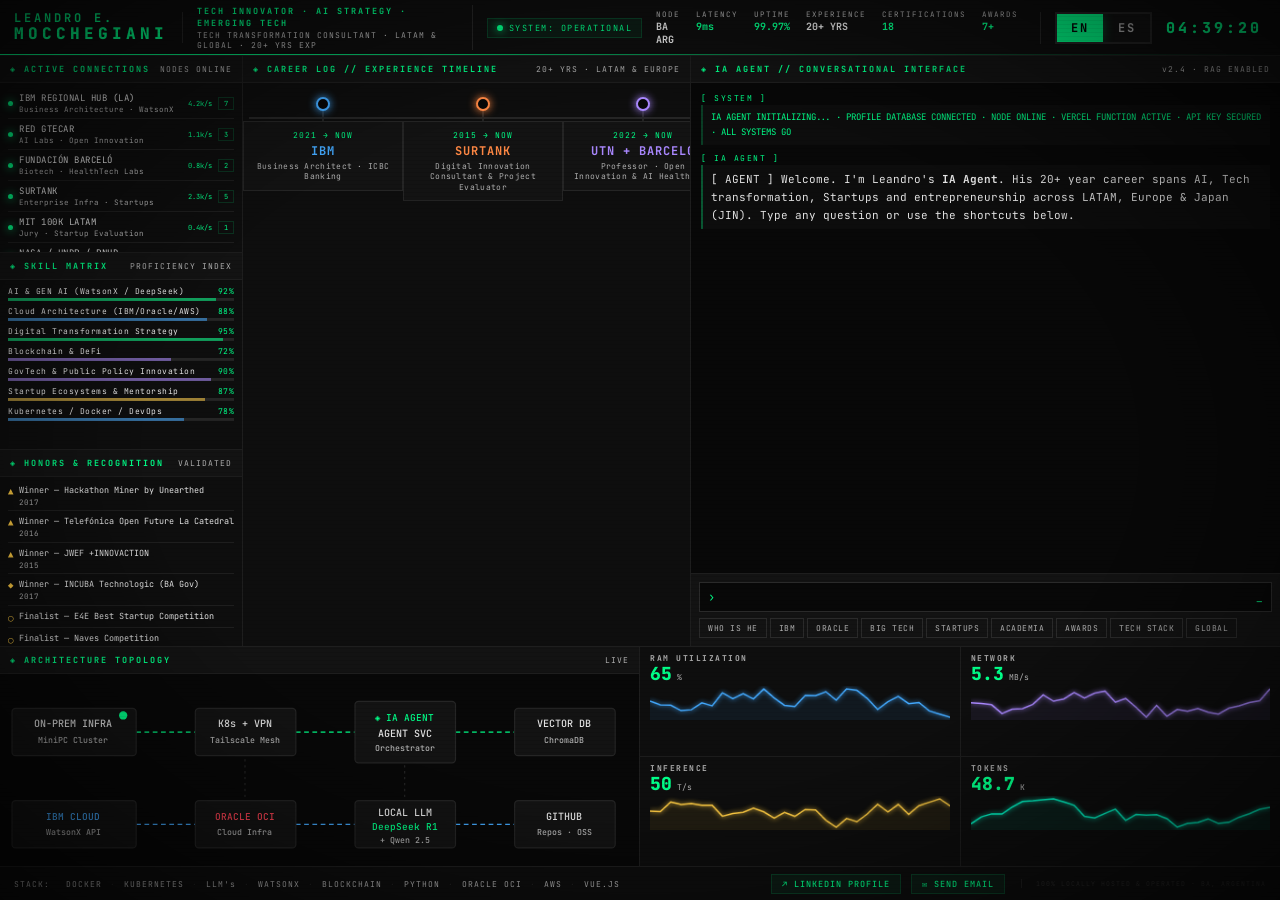
==== public/index.html @ edf4084c "v2.2: Layout polish — system msg single line, blinking cursor, EN/ES highlight, bigger topo/charts -" ====
<!DOCTYPE html>
<html lang="en">
<head>
<meta charset="UTF-8">
<meta name="viewport" content="width=device-width, initial-scale=1.0">
<title>LEANDRO MOCCHEGIANI // INNOVATION HUB</title>
<link href="https://fonts.googleapis.com/css2?family=JetBrains+Mono:wght@300;400;500;700;800&display=swap" rel="stylesheet">
<style>
:root {
  --bg:#080808;--bg2:#0e0e0e;--bg3:#131313;--bg4:#181818;
  --border:#1e1e1e;--border2:#252525;
  --green:#00ff88;--gdim:rgba(0,255,136,0.15);--gglow:rgba(0,255,136,0.06);
  --blue:#44aaff;--bdim:rgba(68,170,255,0.2);
  --purple:#aa88ff;--yellow:#ffcc44;--red:#ff4455;
  --orange:#ff8844;--cyan:#44ddff;
  --white:#e4e4e4;--gray:#b0b0b0;--gray2:#2a2a2a;
  --font:'JetBrains Mono',monospace;
}
*{margin:0;padding:0;box-sizing:border-box;scrollbar-width:thin;scrollbar-color:var(--gray2) transparent;}
*::-webkit-scrollbar{width:4px;height:4px;}
*::-webkit-scrollbar-track{background:transparent;}
*::-webkit-scrollbar-thumb{background:var(--gray2);border-radius:2px;}
*::-webkit-scrollbar-thumb:hover{background:var(--gray);}
html,body{width:100%;height:100%;background:var(--bg);color:var(--white);font-family:var(--font);font-size:12.5px;overflow:hidden;}
body::after{content:'';position:fixed;inset:0;background:repeating-linear-gradient(0deg,transparent,transparent 3px,rgba(0,0,0,0.055) 3px,rgba(0,0,0,0.055) 4px);pointer-events:none;z-index:9000;}
body::before{content:'';position:fixed;inset:0;background:radial-gradient(ellipse at center,transparent 55%,rgba(0,0,0,0.65) 100%);pointer-events:none;z-index:9001;}

.shell{display:grid;grid-template-rows:56px 1fr 34px;height:100vh;width:100vw;}

/* HEADER */
header{background:var(--bg2);border-bottom:1px solid var(--border);display:flex;align-items:center;padding:0 14px;gap:14px;position:relative;overflow:hidden;}
header::after{content:'';position:absolute;bottom:0;left:-100%;right:0;height:1px;background:linear-gradient(90deg,transparent,var(--green),transparent);animation:hline 5s linear infinite;}
@keyframes hline{0%{left:-100%}100%{left:100%}}
.h-logo{font-size:16px;font-weight:800;letter-spacing:4px;color:var(--white);border-right:1px solid var(--border2);padding-right:14px;white-space:nowrap;line-height:1.1;}
.h-logo span{color:var(--green);}
.h-logo .fname{display:block;font-size:12px;letter-spacing:3px;font-weight:700;}
.h-sub{display:flex;flex-direction:column;gap:1px;border-right:1px solid var(--border2);padding-right:14px;}
.h-role{font-size:8.5px;color:var(--green);letter-spacing:2px;font-weight:700;}
.h-spec{font-size:8px;color:var(--gray);letter-spacing:1px;}
.h-badge{display:flex;align-items:center;gap:6px;padding:3px 9px;border:1px solid var(--gdim);background:var(--gglow);font-size:8.5px;letter-spacing:1.5px;color:var(--green);white-space:nowrap;}
.dot{width:6px;height:6px;border-radius:50%;flex-shrink:0;background:var(--green);box-shadow:0 0 8px var(--green);animation:dpulse 1.6s ease-in-out infinite;}
.dot.blue{background:var(--blue);box-shadow:0 0 8px var(--blue);}
@keyframes dpulse{0%,100%{opacity:1;transform:scale(1)}50%{opacity:0.3;transform:scale(0.6)}}
.h-metrics{display:flex;gap:16px;margin-left:auto;}
.hm{display:flex;flex-direction:column;gap:1px;}
.hm-label{font-size:7.5px;letter-spacing:1px;color:var(--gray);}
.hm-val{color:var(--green);font-weight:700;font-size:10px;}
.hm-val.b{color:var(--blue);}
.hm-val.w{color:var(--white);}
.h-right{display:flex;align-items:center;gap:14px;border-left:1px solid var(--border2);padding-left:14px;margin-left:8px;}
.lang-toggle{display:flex;align-items:center;gap:0;padding:0;border:2px solid var(--border2);background:var(--bg3);font-size:12px;letter-spacing:2px;white-space:nowrap;cursor:pointer;user-select:none;overflow:hidden;}
.lang-btn{padding:6px 14px;font-family:var(--font);font-size:12px;font-weight:700;letter-spacing:2px;transition:all .2s;color:var(--gray);}
.lang-btn.active{background:var(--green);color:var(--bg);box-shadow:0 0 12px rgba(0,255,136,0.3);}
.lang-sep{width:1px;height:100%;background:var(--border2);}
.h-clock{font-size:15px;font-weight:800;color:var(--green);letter-spacing:3px;min-width:100px;font-variant-numeric:tabular-nums;}

/* MAIN — 2 rows: top(left+career+chat) bot(topo+charts) */
.main{display:grid;grid-template-rows:1fr auto;overflow:hidden;}
.top-row{display:grid;grid-template-columns:auto 35% 1fr;overflow:hidden;}

/* LEFT: 3 stacked panels */
.left{border-right:1px solid var(--border);display:flex;flex-direction:column;background:var(--bg2);overflow:hidden;min-width:0;width:fit-content;max-width:300px;}
.panel-hdr{padding:7px 10px;border-bottom:1px solid var(--border);background:var(--bg3);display:flex;align-items:center;justify-content:space-between;white-space:nowrap;}
.panel-hdr-title{font-size:8.5px;letter-spacing:2px;color:var(--green);font-weight:700;}
.panel-hdr-tag{font-size:8px;color:var(--gray);letter-spacing:1px;}

.conn-panel{border-bottom:1px solid var(--border);display:flex;flex-direction:column;overflow:hidden;flex:1;}
.conn-list{flex:1;overflow-y:auto;padding:5px 8px;}
.conn-item{display:flex;align-items:center;justify-content:space-between;padding:4px 0;border-bottom:1px solid var(--border);font-size:9px;white-space:nowrap;}
.conn-item:last-child{border:none;}
.conn-left{display:flex;align-items:center;gap:6px;}
.conn-name{color:var(--white);letter-spacing:.5px;}
.conn-meta{font-size:7.5px;color:var(--gray);}
.conn-right{display:flex;align-items:center;gap:6px;}
.conn-rate{font-size:7px;color:var(--green);}
.conn-count{font-size:7px;padding:1px 5px;border:1px solid var(--gdim);color:var(--green);}

.skills-panel{border-bottom:1px solid var(--border);display:flex;flex-direction:column;overflow:hidden;flex:1;}
.skill-list{flex:1;padding:6px 8px;overflow-y:auto;display:flex;flex-direction:column;gap:5px;}
.skill-item{display:flex;flex-direction:column;gap:2px;}
.skill-name{font-size:8px;color:var(--white);letter-spacing:.5px;display:flex;justify-content:space-between;white-space:nowrap;}
.skill-name span{color:var(--green);font-size:8px;}
.skill-bar-bg{height:3px;background:var(--border2);position:relative;overflow:hidden;}
.skill-bar{height:100%;transition:width 1.5s cubic-bezier(.23,1,.32,1);width:0;opacity:0.55;}
.skill-bar.g{background:var(--green);}
.skill-bar.b{background:var(--blue);}
.skill-bar.p{background:var(--purple);}
.skill-bar.y{background:var(--yellow);}

.awards-panel{display:flex;flex-direction:column;overflow:hidden;flex:1;}
.awards-list{flex:1;padding:5px 8px;overflow-y:auto;display:flex;flex-direction:column;gap:2px;}
.award-item{display:flex;align-items:flex-start;gap:6px;padding:3px 0;border-bottom:1px solid var(--border);font-size:8.5px;line-height:1.4;white-space:nowrap;}
.award-item:last-child{border:none;}
.award-sym{color:var(--yellow);font-size:9px;flex-shrink:0;margin-top:1px;}
.award-text{color:var(--white);}
.award-year{font-size:7.5px;color:var(--gray);}

/* CENTER: Career timeline 35% — full height, starts flush left */
.center{border-right:1px solid var(--border);display:flex;flex-direction:column;overflow:hidden;background:var(--bg2);}
.career-body{flex:1;overflow-x:auto;overflow-y:hidden;padding:14px 0 14px 0;display:flex;gap:0;align-items:stretch;}
.career-track{display:flex;align-items:flex-start;gap:0;position:relative;min-height:100%;padding-left:0;}
.career-track::before{content:'';position:absolute;top:20px;left:6px;right:6px;height:2px;background:var(--border2);}
.tl-card{position:relative;display:flex;flex-direction:column;align-items:center;min-width:140px;max-width:160px;cursor:pointer;flex-shrink:0;padding-top:0;}
.tl-card-dot{width:14px;height:14px;border-radius:50%;border:2px solid var(--green);background:var(--bg);box-shadow:0 0 8px var(--green);z-index:2;flex-shrink:0;transition:all .2s;}
.tl-card-dot.b{border-color:var(--blue);box-shadow:0 0 8px var(--blue);}
.tl-card-dot.r{border-color:var(--red);box-shadow:0 0 8px var(--red);}
.tl-card-dot.o{border-color:var(--orange);box-shadow:0 0 8px var(--orange);}
.tl-card-dot.c{border-color:var(--cyan);box-shadow:0 0 8px var(--cyan);}
.tl-card-dot.p{border-color:var(--purple);box-shadow:0 0 8px var(--purple);}
.tl-card-dot.g{border-color:var(--green);box-shadow:0 0 8px var(--green);}
.tl-card-connector{width:2px;height:10px;background:var(--border2);flex-shrink:0;}
.tl-card-box{border:1px solid var(--border2);background:var(--bg3);padding:8px 10px;text-align:center;transition:all .2s;width:100%;}
.tl-card:hover .tl-card-box{border-color:var(--green);box-shadow:0 0 12px var(--gglow);}
.tl-card:hover .tl-card-dot{transform:scale(1.3);}
.tl-card-date{font-size:8px;color:var(--gray);letter-spacing:1px;margin-bottom:3px;}
.tl-card-date .cur{color:var(--green);}
.tl-card-company{font-size:12px;font-weight:700;color:var(--white);letter-spacing:1px;}
.tl-card-company.b{color:var(--blue);}
.tl-card-company.r{color:var(--red);}
.tl-card-company.o{color:var(--orange);}
.tl-card-company.c{color:var(--cyan);}
.tl-card-company.p{color:var(--purple);}
.tl-card-company.g{color:var(--green);}
.tl-card-role{font-size:8px;color:var(--gray);letter-spacing:.3px;margin-top:2px;white-space:normal;line-height:1.3;}
.tl-card-desc{font-size:8px;color:var(--gray);line-height:1.4;margin-top:6px;text-align:left;white-space:normal;display:none;border-top:1px solid var(--border);padding-top:6px;}
.tl-card.open .tl-card-desc{display:block;}
.tl-card.open .tl-card-box{border-color:var(--green);background:var(--bg4);}

/* RIGHT: IA Agent chat — full height alongside career */
.chat-section{display:flex;flex-direction:column;overflow:hidden;}
.chat-log{flex:1;overflow-y:auto;padding:10px;display:flex;flex-direction:column;gap:8px;scrollbar-width:thin;scrollbar-color:var(--gray2) transparent;}
.chat-log::-webkit-scrollbar{width:3px;}
.chat-log::-webkit-scrollbar-thumb{background:var(--gray2);}
.cmsg{display:flex;flex-direction:column;gap:2px;animation:fadeup .3s ease;}
@keyframes fadeup{from{opacity:0;transform:translateY(5px)}to{opacity:1;transform:none}}
.cmsg-from{font-size:8px;letter-spacing:1.5px;color:var(--gray);}
.cmsg-from.agent{color:var(--green);}
.cmsg-from.user{color:var(--blue);}
.cmsg-from.sys{color:var(--green);}
.cmsg-body{font-size:11px;line-height:1.65;padding:5px 8px;background:rgba(255,255,255,0.018);border-left:2px solid var(--gray2);}
.cmsg-body.agent{border-color:rgba(0,255,136,0.3);}
.cmsg-body.user{border-color:rgba(68,170,255,0.3);color:#9ac8ff;}
.cmsg-body.sys{border-color:rgba(0,255,136,0.2);color:var(--green);font-size:9px;}
.typing{display:flex;align-items:center;gap:8px;padding:5px 10px;font-size:8px;color:var(--green);opacity:0;transition:opacity .2s;min-height:22px;}
.typing.show{opacity:1;}
.tdots span{display:inline-block;width:4px;height:4px;background:var(--green);border-radius:50%;margin:0 1.5px;animation:tbounce 1.2s ease-in-out infinite;}
.tdots span:nth-child(2){animation-delay:.2s;}
.tdots span:nth-child(3){animation-delay:.4s;}
@keyframes tbounce{0%,80%,100%{transform:translateY(0)}40%{transform:translateY(-5px)}}
.chat-foot{border-top:1px solid var(--border);padding:8px;background:var(--bg3);}
.input-wrap{display:flex;align-items:center;gap:6px;border:1px solid var(--gray2);padding:6px 8px;background:var(--bg);transition:border-color .2s,box-shadow .2s;}
.input-wrap:focus-within{border-color:var(--green);box-shadow:0 0 10px var(--gglow);}
.prompt-sym{color:var(--green);font-size:12px;flex-shrink:0;}
#chatInput{flex:1;background:none;border:none;outline:none;color:var(--white);font-family:var(--font);font-size:11px;caret-color:var(--green);}
#chatInput::placeholder{color:transparent;}
.input-cursor{color:var(--green);font-size:11px;animation:blinkcur .8s step-end infinite;}
@keyframes blinkcur{0%,100%{opacity:1}50%{opacity:0}}
.qbtns{display:flex;flex-wrap:wrap;gap:3px;margin-top:6px;}
.qbtn{font-size:8px;letter-spacing:.5px;padding:4px 8px;border:1px solid var(--gray2);background:none;color:var(--gray);font-family:var(--font);cursor:pointer;transition:all .15s;}
.qbtn:hover{border-color:var(--green);color:var(--green);background:var(--gglow);}

/* BOTTOM ROW: TOPOLOGY + CHARTS — bigger */
.bot-row{display:grid;grid-template-columns:1fr 1fr;border-top:1px solid var(--border);height:220px;overflow:hidden;}
.topo-panel{border-right:1px solid var(--border);display:flex;flex-direction:column;overflow:hidden;}
.topo-body{flex:1;padding:6px 12px;display:flex;align-items:center;justify-content:center;}
svg.topo{width:100%;height:100%;overflow:visible;}
.t-node rect{fill:var(--bg3);stroke:var(--border2);stroke-width:1;transition:stroke .2s;}
.t-node:hover rect{stroke:var(--green);}
.t-node text{fill:var(--white);font-family:var(--font);font-size:8.5px;font-weight:500;}
.t-node .tsub{fill:var(--gray);font-size:7px;}
.t-node .tgrn{fill:var(--green);font-size:8px;}
.t-node .tbl{fill:var(--blue);font-size:8px;}
.t-node .trd{fill:var(--red);font-size:8px;}
.t-edge{stroke:var(--border2);stroke-width:1;fill:none;}
.t-edge.g{stroke:var(--green);stroke-dasharray:4 3;animation:tdash 1.8s linear infinite;}
.t-edge.b{stroke:var(--blue);stroke-dasharray:4 3;animation:tdash 2.4s linear infinite;}
@keyframes tdash{from{stroke-dashoffset:0}to{stroke-dashoffset:-28}}

.charts-grid{display:grid;grid-template-columns:1fr 1fr;grid-template-rows:1fr 1fr;gap:1px;background:var(--border);}
.chart-cell{background:var(--bg2);padding:6px 10px;display:flex;flex-direction:column;gap:2px;overflow:hidden;}
.ct-title{font-size:8px;letter-spacing:1.5px;color:var(--gray);font-weight:700;}
.ct-val{font-size:18px;font-weight:800;color:var(--green);line-height:1;}
.ct-unit{font-size:8px;color:var(--gray);}
canvas{display:block;width:100%!important;}

/* FOOTER */
footer{background:var(--bg2);border-top:1px solid var(--border);display:flex;align-items:center;padding:0 14px;gap:16px;font-size:8px;color:var(--gray);letter-spacing:1px;}
.f-stack{display:flex;gap:8px;flex:1;}
.f-tech{color:var(--gray);cursor:default;transition:color .2s;}
.f-tech:hover{color:var(--green);}
.f-sep{color:var(--border2);}
.f-links{display:flex;gap:10px;margin-left:auto;}
.f-link{color:var(--green);text-decoration:none;letter-spacing:1px;font-size:8.5px;font-weight:500;border:1px solid var(--gdim);padding:3px 10px;transition:all .15s;background:var(--gglow);}
.f-link:hover{border-color:var(--green);color:var(--white);background:rgba(0,255,136,0.15);}
.f-note{font-size:6.5px;color:var(--gray2);border-left:1px solid var(--border);padding-left:14px;}

/* TOOLTIP */
.tooltip{position:fixed;z-index:8000;background:var(--bg3);border:1px solid var(--border2);padding:6px 10px;font-size:7.5px;color:var(--white);pointer-events:none;opacity:0;transition:opacity .15s;max-width:200px;line-height:1.5;}
.tooltip.show{opacity:1;}

/* ═══ MOBILE RESPONSIVE ═══ */
@media(max-width:768px){
  html,body{overflow:auto;font-size:12px;}
  .shell{display:flex;flex-direction:column;height:auto;min-height:100vh;}
  header{flex-wrap:wrap;padding:8px 10px;gap:6px;height:auto;min-height:auto;}
  .h-logo{font-size:14px;letter-spacing:3px;border-right:none;padding-right:0;}
  .h-logo .fname{font-size:11px;}
  .h-sub{display:none;}
  .h-badge,.lang-toggle{font-size:10px;}
  .lang-btn{padding:5px 10px;font-size:10px;}
  .h-metrics{display:grid;grid-template-columns:repeat(3,1fr);gap:6px;width:100%;margin-left:0;margin-top:4px;}
  .h-right{border-left:none;padding-left:0;}
  .h-clock{font-size:12px;min-width:auto;}
  .main{display:flex;flex-direction:column;overflow:visible;}
  .top-row{display:flex;flex-direction:column;overflow:visible;}
  .left{border-right:none;border-bottom:1px solid var(--border);flex-direction:column;max-width:none;width:auto;}
  .center{border-right:none;border-bottom:1px solid var(--border);}
  .career-body{overflow-x:auto;padding:10px;}
  .chat-section{min-height:40vh;}
  .chat-log{min-height:200px;max-height:40vh;}
  .bot-row{display:flex;flex-direction:column;height:auto;}
  .topo-panel{border-right:none;border-bottom:1px solid var(--border);min-height:180px;}
  .charts-grid{grid-template-columns:1fr 1fr;grid-template-rows:auto;}
  footer{flex-wrap:wrap;padding:8px 10px;gap:6px;height:auto;min-height:auto;}
  .f-stack{flex-wrap:wrap;gap:4px;width:100%;}
  .f-links{margin-left:0;width:100%;justify-content:center;gap:8px;}
  .f-note{border-left:none;padding-left:0;text-align:center;width:100%;}
  body::after,body::before{display:none;}
}
@media(max-width:380px){
  .h-logo{font-size:12px;letter-spacing:2px;}
  .h-metrics{grid-template-columns:repeat(2,1fr);}
  .charts-grid{grid-template-columns:1fr;}
}
</style>
</head>
<body>
<div class="tooltip" id="tt"></div>
<div class="shell">

<!-- HEADER -->
<header>
  <div class="h-logo"><span class="fname">LEANDRO E.</span><span>MOCCHEGIANI</span></div>
  <div class="h-sub">
    <div class="h-role">TECH INNOVATOR · AI STRATEGY · EMERGING TECH</div>
    <div class="h-spec">TECH TRANSFORMATION CONSULTANT · LATAM &amp; GLOBAL · 20+ YRS EXP</div>
  </div>
  <div class="h-badge"><div class="dot"></div>SYSTEM: OPERATIONAL</div>
  <div class="h-metrics">
    <div class="hm"><span class="hm-label">NODE</span><span class="hm-val w">BA ARG</span></div>
    <div class="hm"><span class="hm-label">LATENCY</span><span class="hm-val" id="lat">9ms</span></div>
    <div class="hm"><span class="hm-label">UPTIME</span><span class="hm-val">99.97%</span></div>
    <div class="hm"><span class="hm-label" data-i18n="exp_label">EXPERIENCE</span><span class="hm-val w">20+ YRS</span></div>
    <div class="hm"><span class="hm-label" data-i18n="cert_label">CERTIFICATIONS</span><span class="hm-val">18</span></div>
    <div class="hm"><span class="hm-label" data-i18n="awards_label">AWARDS</span><span class="hm-val">7+</span></div>
  </div>
  <div class="h-right">
    <div class="lang-toggle" id="langToggle" onclick="toggleLang()"><span class="lang-btn active" id="langEN">EN</span><span class="lang-sep"></span><span class="lang-btn" id="langES">ES</span></div>
    <div class="h-clock" id="clock">--:--:--</div>
  </div>
</header>

<!-- MAIN -->
<div class="main">

  <!-- TOP ROW: Left panels + Career + Chat -->
  <div class="top-row">

    <!-- LEFT: 3 Info Panels -->
    <div class="left">
      <div class="conn-panel">
        <div class="panel-hdr">
          <span class="panel-hdr-title" data-i18n="connections_title">◈ ACTIVE CONNECTIONS</span>
          <span class="panel-hdr-tag">NODES ONLINE</span>
        </div>
        <div class="conn-list" id="connList"></div>
      </div>
      <div class="skills-panel">
        <div class="panel-hdr">
          <span class="panel-hdr-title" data-i18n="skills_title">◈ SKILL MATRIX</span>
          <span class="panel-hdr-tag" data-i18n="skills_tag">PROFICIENCY INDEX</span>
        </div>
        <div class="skill-list" id="skillList"></div>
      </div>
      <div class="awards-panel">
        <div class="panel-hdr">
          <span class="panel-hdr-title" data-i18n="awards_title">◈ HONORS &amp; RECOGNITION</span>
          <span class="panel-hdr-tag">VALIDATED</span>
        </div>
        <div class="awards-list" id="awardsList"></div>
      </div>
    </div>

    <!-- CENTER: Career Timeline (35%) -->
    <div class="center">
      <div class="panel-hdr">
        <span class="panel-hdr-title" data-i18n="career_title">◈ CAREER LOG // EXPERIENCE TIMELINE</span>
        <span class="panel-hdr-tag">20+ YRS · LATAM &amp; EUROPE</span>
      </div>
      <div class="career-body">
        <div class="career-track" id="careerTrack"></div>
      </div>
    </div>

    <!-- RIGHT: IA Agent Chat — same height as career -->
    <div class="chat-section">
      <div class="panel-hdr">
        <span class="panel-hdr-title" data-i18n="chat_title">◈ IA AGENT // CONVERSATIONAL INTERFACE</span>
        <span class="panel-hdr-tag">v2.4 · RAG ENABLED</span>
      </div>
      <div class="chat-log" id="chatLog"></div>
      <div class="typing" id="typing">
        <span>IA AGENT PROCESSING</span>
        <div class="tdots"><span></span><span></span><span></span></div>
      </div>
      <div class="chat-foot">
        <div class="input-wrap">
          <span class="prompt-sym">›</span>
          <input type="text" id="chatInput" data-placeholder-en="Query Leandro's profile..." data-placeholder-es="Consultá el perfil de Leandro..." placeholder="">
          <span class="input-cursor" id="inputCursor">_</span>
        </div>
        <div class="qbtns">
          <button class="qbtn" data-q-en="Who is Leandro?" data-q-es="Quién es Leandro?" onclick="askQ(this.dataset['q'+curLang])">WHO IS HE</button>
          <button class="qbtn" data-q-en="IBM role and impact" data-q-es="Rol e impacto en IBM" onclick="askQ(this.dataset['q'+curLang])">IBM</button>
          <button class="qbtn" data-q-en="Oracle experience" data-q-es="Experiencia en Oracle" onclick="askQ(this.dataset['q'+curLang])">ORACLE</button>
          <button class="qbtn" data-q-en="Big Tech experience Vodafone Telefonica Spain" data-q-es="Experiencia Big Tech Vodafone Telefónica España" onclick="askQ(this.dataset['q'+curLang])">BIG TECH</button>
          <button class="qbtn" data-q-en="Startup history PARKOOL" data-q-es="Historia startup PARKOOL" onclick="askQ(this.dataset['q'+curLang])">STARTUPS</button>
          <button class="qbtn" data-q-en="Academic and teaching" data-q-es="Carrera académica y docencia" onclick="askQ(this.dataset['q'+curLang])">ACADEMIA</button>
          <button class="qbtn" data-q-en="Awards and recognition" data-q-es="Premios y reconocimientos" onclick="askQ(this.dataset['q'+curLang])">AWARDS</button>
          <button class="qbtn" data-q-en="Tech stack and skills" data-q-es="Stack tecnológico y habilidades" onclick="askQ(this.dataset['q'+curLang])">TECH STACK</button>
          <button class="qbtn" data-q-en="International work and global experience" data-q-es="Trabajo internacional y experiencia global" onclick="askQ(this.dataset['q'+curLang])">GLOBAL</button>
        </div>
      </div>
    </div>

  </div>

  <!-- BOTTOM ROW: Topology + Charts — full width -->
  <div class="bot-row">
    <div class="topo-panel">
      <div class="panel-hdr">
        <span class="panel-hdr-title">◈ ARCHITECTURE TOPOLOGY</span>
        <span class="panel-hdr-tag">LIVE</span>
      </div>
      <div class="topo-body">
        <svg class="topo" viewBox="0 0 520 165">
          <path class="t-edge g" d="M105,44 L155,44"/><path class="t-edge g" d="M240,44 L290,44"/><path class="t-edge g" d="M375,44 L425,44"/>
          <path class="t-edge b" d="M105,122 L155,122"/><path class="t-edge b" d="M240,122 L290,122"/><path class="t-edge b" d="M375,122 L425,122"/>
          <line class="t-edge" x1="197" y1="62" x2="197" y2="104" stroke-dasharray="2,3"/>
          <line class="t-edge" x1="332" y1="62" x2="332" y2="104" stroke-dasharray="2,3"/>
          <g class="t-node" data-tip="MiniPC Cluster running K8s locally in BA ARGENTINA. On-premise compute.">
            <rect x="0" y="24" width="105" height="40" rx="3"/><text x="52" y="40" text-anchor="middle">ON-PREM INFRA</text><text x="52" y="53" text-anchor="middle" class="tsub">MiniPC Cluster</text><circle cx="94" cy="30" r="3.5" fill="#00ff88"/>
          </g>
          <g class="t-node" data-tip="Kubernetes orchestration + Tailscale VPN for secure zero-trust mesh networking.">
            <rect x="155" y="24" width="85" height="40" rx="3"/><text x="197" y="40" text-anchor="middle">K8s + VPN</text><text x="197" y="53" text-anchor="middle" class="tsub">Tailscale Mesh</text>
          </g>
          <g class="t-node" data-tip="IA AGENT: Leandro's personal AI agent. Orchestrates all services, RAG, and profile inference.">
            <rect x="290" y="18" width="85" height="52" rx="3" stroke="#00ff88" stroke-width="1.5"/><text x="332" y="35" text-anchor="middle" class="tgrn">◈ IA AGENT</text><text x="332" y="48" text-anchor="middle">AGENT SVC</text><text x="332" y="60" text-anchor="middle" class="tsub">Orchestrator</text>
          </g>
          <g class="t-node" data-tip="Vector DB (ChromaDB) for semantic search across Leandro's full knowledge base.">
            <rect x="425" y="24" width="85" height="40" rx="3"/><text x="467" y="40" text-anchor="middle">VECTOR DB</text><text x="467" y="53" text-anchor="middle" class="tsub">ChromaDB</text>
          </g>
          <g class="t-node" data-tip="IBM Cloud + WatsonX API integration. Enterprise-grade hybrid cloud architecture.">
            <rect x="0" y="102" width="105" height="40" rx="3"/><text x="52" y="118" text-anchor="middle" class="tbl">IBM CLOUD</text><text x="52" y="131" text-anchor="middle" class="tsub">WatsonX API</text>
          </g>
          <g class="t-node" data-tip="Oracle Cloud Infrastructure for scalable enterprise workloads.">
            <rect x="155" y="102" width="85" height="40" rx="3"/><text x="197" y="118" text-anchor="middle" class="trd">ORACLE OCI</text><text x="197" y="131" text-anchor="middle" class="tsub">Cloud Infra</text>
          </g>
          <g class="t-node" data-tip="Local LLM inference — DeepSeek R1 + Qwen 2.5 running fully on-premise.">
            <rect x="290" y="102" width="85" height="40" rx="3"/><text x="332" y="115" text-anchor="middle">LOCAL LLM</text><text x="332" y="127" text-anchor="middle" class="tgrn">DeepSeek R1</text><text x="332" y="138" text-anchor="middle" class="tsub">+ Qwen 2.5</text>
          </g>
          <g class="t-node" data-tip="GitHub: tech portfolio, open source contributions, and innovation projects.">
            <rect x="425" y="102" width="85" height="40" rx="3"/><text x="467" y="118" text-anchor="middle">GITHUB</text><text x="467" y="131" text-anchor="middle" class="tsub">Repos · OSS</text>
          </g>
        </svg>
      </div>
    </div>
    <div class="charts-grid">
      <div class="chart-cell"><div class="ct-title">RAM UTILIZATION</div><div><span class="ct-val" id="ramVal">--</span><span class="ct-unit"> %</span></div><canvas id="cvRAM" height="30"></canvas></div>
      <div class="chart-cell"><div class="ct-title">NETWORK</div><div><span class="ct-val" id="netVal">--</span><span class="ct-unit"> MB/s</span></div><canvas id="cvNET" height="30"></canvas></div>
      <div class="chart-cell"><div class="ct-title">INFERENCE</div><div><span class="ct-val" id="llmVal">--</span><span class="ct-unit"> T/s</span></div><canvas id="cvLLM" height="30"></canvas></div>
      <div class="chart-cell"><div class="ct-title">TOKENS</div><div><span class="ct-val" id="tokVal">--</span><span class="ct-unit"> K</span></div><canvas id="cvTOK" height="30"></canvas></div>
    </div>
  </div>

</div>

<!-- FOOTER -->
<footer>
  <span style="color:var(--gray);letter-spacing:1px;">STACK:</span>
  <div class="f-stack">
    <span class="f-tech">DOCKER</span><span class="f-sep">·</span>
    <span class="f-tech">KUBERNETES</span><span class="f-sep">·</span>
    <span class="f-tech">LLM's</span><span class="f-sep">·</span>
    <span class="f-tech">WATSONX</span><span class="f-sep">·</span>
    <span class="f-tech">BLOCKCHAIN</span><span class="f-sep">·</span>
    <span class="f-tech">PYTHON</span><span class="f-sep">·</span>
    <span class="f-tech">ORACLE OCI</span><span class="f-sep">·</span>
    <span class="f-tech">AWS</span><span class="f-sep">·</span>
    <span class="f-tech">VUE.JS</span>
  </div>
  <div class="f-links">
    <a class="f-link" href="https://linkedin.com/in/leandromocchegiani" target="_blank">↗ LINKEDIN PROFILE</a>
    <a class="f-link" href="mailto:lmocchegiani@gmail.com">✉ SEND EMAIL</a>
  </div>
  <div class="f-note">100% LOCALLY HOSTED &amp; OPERATED · BA, ARGENTINA</div>
</footer>

</div>

<script>
// ═══ i18n ═══
let curLang = 'En';
const i18n = {
  en: {
    connections_title:'◈ ACTIVE CONNECTIONS', skills_title:'◈ SKILL MATRIX', skills_tag:'PROFICIENCY INDEX',
    awards_title:'◈ HONORS & RECOGNITION', career_title:'◈ CAREER LOG // EXPERIENCE TIMELINE',
    chat_title:'◈ IA AGENT // CONVERSATIONAL INTERFACE', exp_label:'EXPERIENCE', cert_label:'CERTIFICATIONS', awards_label:'AWARDS',
    welcome:'[ AGENT ] Welcome. I\'m Leandro\'s <b>IA Agent</b>. His 20+ year career spans AI, Tech transformation, Startups and entrepreneurship across LATAM, Europe & Japan (JIN). Type any question or use the shortcuts below.',
    sys_boot:'IA AGENT INITIALIZING... · PROFILE DATABASE CONNECTED · NODE ONLINE · VERCEL FUNCTION ACTIVE · API KEY SECURED · ALL SYSTEMS GO',
  },
  es: {
    connections_title:'◈ CONEXIONES ACTIVAS', skills_title:'◈ MATRIZ DE HABILIDADES', skills_tag:'ÍNDICE DE COMPETENCIA',
    awards_title:'◈ PREMIOS Y RECONOCIMIENTOS', career_title:'◈ TRAYECTORIA PROFESIONAL',
    chat_title:'◈ AGENTE IA // INTERFAZ CONVERSACIONAL', exp_label:'EXPERIENCIA', cert_label:'CERTIFICACIONES', awards_label:'PREMIOS',
    welcome:'[ AGENTE ] Bienvenido. Soy el <b>Agente IA</b> de Leandro. Su carrera de 20+ años abarca IA, Transformación tecnológica, Startups y emprendimientos en LATAM, Europa y Japón (JIN). Escribí tu consulta o usá los atajos.',
    sys_boot:'AGENTE IA INICIALIZANDO... · BASE DE DATOS CONECTADA · NODO ONLINE · FUNCIÓN VERCEL ACTIVA · API KEY SEGURA · SISTEMAS OK',
  }
};

function toggleLang() {
  curLang = curLang === 'En' ? 'Es' : 'En';
  const lang = curLang.toLowerCase();
  document.getElementById('langEN').className = 'lang-btn' + (lang === 'en' ? ' active' : '');
  document.getElementById('langES').className = 'lang-btn' + (lang === 'es' ? ' active' : '');
  document.querySelectorAll('[data-i18n]').forEach(el => {
    const key = el.dataset.i18n;
    if (i18n[lang][key]) el.innerHTML = i18n[lang][key];
  });
  // Update career cards
  document.querySelectorAll('.tl-card-role[data-i18n]').forEach(el => {
    const key = el.dataset.i18n;
    if (careerI18n[lang][key]) el.textContent = careerI18n[lang][key];
  });
  document.querySelectorAll('.tl-card-desc[data-i18n]').forEach(el => {
    const key = el.dataset.i18n;
    if (careerI18n[lang][key]) el.textContent = careerI18n[lang][key];
  });
}

// Career i18n
const careerI18n = {
  en: {
    ibm_role:'Business Architect · ICBC Banking', ibm_desc:'Architecture strategy & tech adoption · Gen AI / WatsonX solutions · Legacy ↔ digital integration · Risk mitigation frameworks',
    surtank_role:'Digital Innovation Consultant & Project Evaluator', surtank_desc:'Lead evaluator sci-tech projects (economic impact) · "City Solutions Palette" academic paper · Startup advisory · LATAM innovation ecosystems',
    oracle_role:'Business Architect Public Sector LAD', oracle_desc:'Digital transformation roadmaps for LatAm govs · GovTech Design Thinking & Bootcamps · Oracle for Startups Ambassador',
    muni_role:'Director of Entrepreneurs', muni_desc:'Public policies for productive ecosystems · Big Tech + academia + gov collaboration · Regional economic growth facilitation',
    parkool_role:'CEO & Founder', parkool_desc:'First Smart Parking startup in LATAM · Urban services digitalization · Sustainable mobility · 3,000+ users in Year 1',
    voda_role:'Sales Manager & Product Tester', voda_desc:'Launched first concept stores Spain · Evaluated Europe\'s first mobile video conferencing · Created world\'s first mobile short film contest',
    neo_role:'CTO & Founder', neo_desc:'VR scenario creation · 3D design · Audiovisual production · Short films',
    utn_role:'Professor · Open Innovation & AI HealthTech', utn_desc:'MIT 100K LATAM Jury (2021 & 2022) · Speaker: Expo Smart City Bogotá · GOJCodeFest Jamaica · Evaluator: NASA · UNDP · Itaipú',
  },
  es: {
    ibm_role:'Arquitecto de Negocios · Banca ICBC', ibm_desc:'Estrategia de arquitectura y adopción tecnológica · Soluciones Gen AI / WatsonX · Integración legacy ↔ digital · Marcos de mitigación de riesgos',
    surtank_role:'Consultor Innovación Digital y Evaluador', surtank_desc:'Evaluador líder proyectos científico-tecnológicos · "City Solutions Palette" paper académico · Asesoría startups · Ecosistemas innovación LATAM',
    oracle_role:'Arquitecto de Negocios Sector Público LAD', oracle_desc:'Hojas de ruta transformación digital para gobiernos LatAm · GovTech Design Thinking y Bootcamps · Embajador Oracle for Startups',
    muni_role:'Director de Emprendedores', muni_desc:'Políticas públicas para ecosistemas productivos · Colaboración Big Tech + academia + gobierno · Crecimiento económico regional',
    parkool_role:'CEO y Fundador', parkool_desc:'Primera startup Smart Parking en LATAM · Digitalización servicios urbanos · Movilidad sustentable · 3.000+ usuarios en Año 1',
    voda_role:'Gerente de Ventas y Product Tester', voda_desc:'Primeras concept stores Vodafone España · Primera videoconferencia móvil de Europa · Primer concurso de cortos filmados con celular',
    neo_role:'CTO y Fundador', neo_desc:'Creación escenarios VR · Diseño 3D · Producción audiovisual · Cortometrajes',
    utn_role:'Profesor · Innovación Abierta e IA Salud', utn_desc:'Jurado MIT 100K LATAM (2021 y 2022) · Speaker: Expo Smart City Bogotá · GOJCodeFest Jamaica · Evaluador: NASA · PNUD · Itaipú',
  }
};

// CAREER TIMELINE — horizontal, newest to oldest, clickable
// Colors: IBM=blue, SURTANK=orange, PARKOOL=cyan, NEO VISION=green, ORACLE=red, VODAFONE=red
const careerData = [
  {date:'2021 → NOW',cur:true,company:'IBM',color:'b',roleKey:'ibm_role',descKey:'ibm_desc'},
  {date:'2015 → NOW',cur:true,company:'SURTANK',color:'o',roleKey:'surtank_role',descKey:'surtank_desc'},
  {date:'2022 → NOW',cur:true,company:'UTN + BARCELÓ',color:'p',roleKey:'utn_role',descKey:'utn_desc'},
  {date:'2019 → 2021',cur:false,company:'ORACLE',color:'r',roleKey:'oracle_role',descKey:'oracle_desc'},
  {date:'2018 → 2019',cur:false,company:'MUNI. 3 DE FEB',color:'',roleKey:'muni_role',descKey:'muni_desc'},
  {date:'2015 → 2018',cur:false,company:'PARKOOL',color:'c',roleKey:'parkool_role',descKey:'parkool_desc'},
  {date:'2004 → 2006',cur:false,company:'VODAFONE',color:'r',roleKey:'voda_role',descKey:'voda_desc'},
  {date:'2000 → 2006',cur:false,company:'NEO VISION',color:'g',roleKey:'neo_role',descKey:'neo_desc'},
];

const track = document.getElementById('careerTrack');
careerData.forEach((c,i) => {
  const lang = curLang.toLowerCase();
  const card = document.createElement('div');
  card.className = 'tl-card';
  card.innerHTML = `
    <div class="tl-card-dot ${c.color}"></div>
    <div class="tl-card-connector"></div>
    <div class="tl-card-box">
      <div class="tl-card-date">${c.cur?'<span class="cur">':''}${c.date}${c.cur?'</span>':''}</div>
      <div class="tl-card-company ${c.color}">${c.company}</div>
      <div class="tl-card-role" data-i18n="${c.roleKey}">${careerI18n[lang][c.roleKey]}</div>
      <div class="tl-card-desc" data-i18n="${c.descKey}">${careerI18n[lang][c.descKey]}</div>
    </div>`;
  card.addEventListener('click', () => {
    const wasOpen = card.classList.contains('open');
    document.querySelectorAll('.tl-card.open').forEach(c2 => c2.classList.remove('open'));
    if (!wasOpen) card.classList.add('open');
  });
  track.appendChild(card);
});

// Blinking cursor in input
const chatInput = document.getElementById('chatInput');
const inputCursor = document.getElementById('inputCursor');
chatInput.addEventListener('input', () => { inputCursor.style.display = chatInput.value ? 'none' : ''; });
chatInput.addEventListener('focus', () => { inputCursor.style.display = chatInput.value ? 'none' : ''; });
chatInput.addEventListener('blur', () => { inputCursor.style.display = chatInput.value ? 'none' : ''; });

// CLOCK
function tick(){const n=new Date();document.getElementById('clock').textContent=n.getHours().toString().padStart(2,'0')+':'+n.getMinutes().toString().padStart(2,'0')+':'+n.getSeconds().toString().padStart(2,'0');}
setInterval(tick,1000);tick();

// LATENCY
setInterval(()=>{document.getElementById('lat').textContent=(6+Math.floor(Math.random()*9))+'ms';},2600);

// CHARTS
const series={ram:{id:'ramVal',cv:'cvRAM',data:[],lo:60,hi:75,color:'#44aaff',prev:68},net:{id:'netVal',cv:'cvNET',data:[],lo:3,hi:7,color:'#aa88ff',dec:1,prev:5},llm:{id:'llmVal',cv:'cvLLM',data:[],lo:40,hi:58,color:'#ffcc44',prev:48},tok:{id:'tokVal',cv:'cvTOK',data:[],lo:30,hi:60,color:'#00ffcc',dec:1,prev:45}};
function rnd(a,b){return a+Math.random()*(b-a);}
function smooth(s){const target=rnd(s.lo,s.hi);s.prev=s.prev*0.85+target*0.15;return s.prev;}
function sparkline(id,data,color){
  const c=document.getElementById(id);if(!c)return;
  const w=c.parentElement.clientWidth,h=36;c.width=w;c.height=h;
  const ctx=c.getContext('2d');ctx.clearRect(0,0,w,h);
  if(data.length<2)return;
  const mn=Math.min(...data),mx=Math.max(...data),rng=mx-mn||1;
  ctx.strokeStyle=color;ctx.lineWidth=1.5;ctx.shadowColor=color;ctx.shadowBlur=5;
  ctx.beginPath();
  data.forEach((v,i)=>{const x=(i/(data.length-1))*w,y=h-(((v-mn)/rng)*(h-6)+3);i===0?ctx.moveTo(x,y):ctx.lineTo(x,y);});
  ctx.stroke();
  ctx.shadowBlur=0;ctx.lineTo(w,h);ctx.lineTo(0,h);ctx.closePath();ctx.fillStyle=color+'14';ctx.fill();
}
function updateAll(){
  for(const k in series){
    const s=series[k];const v=smooth(s);
    s.data.push(v);if(s.data.length>30)s.data.shift();
    document.getElementById(s.id).textContent=s.dec?v.toFixed(1):Math.round(v);
    sparkline(s.cv,s.data,s.color);
  }
}
for(let i=0;i<28;i++)for(const k in series){const s=series[k];s.data.push(smooth(s));}
updateAll();setInterval(updateAll,1400);
window.addEventListener('resize',updateAll);

// CONNECTIONS
const conns=[
  {n:'IBM REGIONAL HUB (LA)',m:'Business Architecture · WatsonX',r:'4.2k/s',c:7},
  {n:'RED GTECAR',m:'AI Labs · Open Innovation',r:'1.1k/s',c:3},
  {n:'FUNDACIÓN BARCELÓ',m:'Biotech · HealthTech Labs',r:'0.8k/s',c:2},
  {n:'SURTANK',m:'Enterprise Infra · Startups',r:'2.3k/s',c:5},
  {n:'MIT 100K LATAM',m:'Jury · Startup Evaluation',r:'0.4k/s',c:1},
  {n:'NASA / UNDP / PNUD',m:'Tech Evaluator Node',r:'0.3k/s',c:1},
  {n:'JIN — JAPAN INNOV. NETWORK',m:'HighTech Startup Advisor',r:'0.6k/s',c:2},
];
const cl=document.getElementById('connList');
conns.forEach((c,i)=>{const d=document.createElement('div');d.className='conn-item';d.innerHTML=`<div class="conn-left"><div class="dot" style="width:5px;height:5px;animation-delay:${(i*.3).toFixed(1)}s"></div><div><div class="conn-name">${c.n}</div><div class="conn-meta">${c.m}</div></div></div><div class="conn-right"><span class="conn-rate">${c.r}</span><span class="conn-count">${c.c}</span></div>`;cl.appendChild(d);});

// SKILLS — opacity 0.55 on bars
const skills=[
  {n:'AI & GEN AI (WatsonX / DeepSeek)',p:92,c:'g'},
  {n:'Cloud Architecture (IBM/Oracle/AWS)',p:88,c:'b'},
  {n:'Digital Transformation Strategy',p:95,c:'g'},
  {n:'Blockchain & DeFi',p:72,c:'p'},
  {n:'GovTech & Public Policy Innovation',p:90,c:'p'},
  {n:'Startup Ecosystems & Mentorship',p:87,c:'y'},
  {n:'Kubernetes / Docker / DevOps',p:78,c:'b'},
];
const sl=document.getElementById('skillList');
skills.forEach(s=>{const d=document.createElement('div');d.className='skill-item';d.innerHTML=`<div class="skill-name">${s.n}<span>${s.p}%</span></div><div class="skill-bar-bg"><div class="skill-bar ${s.c}" data-w="${s.p}"></div></div>`;sl.appendChild(d);});
setTimeout(()=>{document.querySelectorAll('.skill-bar').forEach(b=>{b.style.width=b.dataset.w+'%';});},500);

// AWARDS
const awards=[
  {s:'▲',t:'Winner — Hackathon Miner by Unearthed',y:'2017'},
  {s:'▲',t:'Winner — Telefónica Open Future La Catedral',y:'2016'},
  {s:'▲',t:'Winner — JWEF +INNOVACTION',y:'2015'},
  {s:'◆',t:'Winner — INCUBA Technologic (BA Gov)',y:'2017'},
  {s:'○',t:'Finalist — E4E Best Startup Competition',y:''},
  {s:'○',t:'Finalist — Naves Competition',y:'2016'},
  {s:'◆',t:'MIT 100K LATAM — Official Jury',y:'2021 & 2022'},
  {s:'◈',t:'U4SSC · ONU — Integrated City Solutions',y:''},
];
const al=document.getElementById('awardsList');
awards.forEach(a=>{const d=document.createElement('div');d.className='award-item';d.innerHTML=`<span class="award-sym">${a.s}</span><div><div class="award-text">${a.t}</div>${a.y?`<div class="award-year">${a.y}</div>`:''}</div>`;al.appendChild(d);});

// TOOLTIP
const tt=document.getElementById('tt');
document.querySelectorAll('[data-tip]').forEach(n=>{
  n.addEventListener('mousemove',e=>{tt.textContent=n.dataset.tip;tt.style.left=(e.clientX+14)+'px';tt.style.top=(e.clientY-8)+'px';tt.classList.add('show');});
  n.addEventListener('mouseleave',()=>tt.classList.remove('show'));
});

// ═══ IA AGENT CHAT ═══
const conversationHistory = [];
const chatLog = document.getElementById('chatLog');
const typingEl = document.getElementById('typing');

function addMsg(role, html, delay = 0) {
  return new Promise(res => setTimeout(() => {
    const d = document.createElement('div'); d.className = 'cmsg';
    const labels = { agent: '[ IA AGENT ]', user: '[ YOU ]', sys: '[ SYSTEM ]' };
    d.innerHTML = `<div class="cmsg-from ${role}">${labels[role]}</div><div class="cmsg-body ${role}">${html}</div>`;
    chatLog.appendChild(d); chatLog.scrollTop = chatLog.scrollHeight; res();
  }, delay));
}

async function askQ(q) {
  if (!q || !q.trim()) return;
  await addMsg('user', q);
  typingEl.classList.add('show');
  conversationHistory.push({ role: 'user', content: q });
  let retries = 2;
  while (retries >= 0) {
    try {
      const res = await fetch('/api/chat', {
        method: 'POST',
        headers: { 'Content-Type': 'application/json' },
        body: JSON.stringify({ messages: conversationHistory }),
      });
      const data = await res.json();
      if (data.reply) {
        conversationHistory.push({ role: 'assistant', content: data.reply });
        typingEl.classList.remove('show');
        await addMsg('agent', data.reply.replace(/\n/g, '<br>'));
        return;
      }
      if (retries > 0) { retries--; await new Promise(r => setTimeout(r, 1500)); continue; }
      typingEl.classList.remove('show');
      await addMsg('agent', '[ RETRY FAILED ] Node busy. Please try again in a moment.');
      return;
    } catch (e) {
      if (retries > 0) { retries--; await new Promise(r => setTimeout(r, 1500)); continue; }
      typingEl.classList.remove('show');
      await addMsg('agent', '[ ERROR ] Connection failed. Please try again.');
      return;
    }
  }
}

// Boot sequence — single line
(async () => {
  const lang = curLang.toLowerCase();
  await addMsg('sys', i18n[lang].sys_boot, 400);
  await addMsg('agent', i18n[lang].welcome, 700);
})();

const inp = document.getElementById('chatInput');
inp.addEventListener('keydown', e => { if (e.key === 'Enter' && inp.value.trim()) { askQ(inp.value.trim()); inp.value = ''; inputCursor.style.display = ''; } });
</script>
</body>
</html>
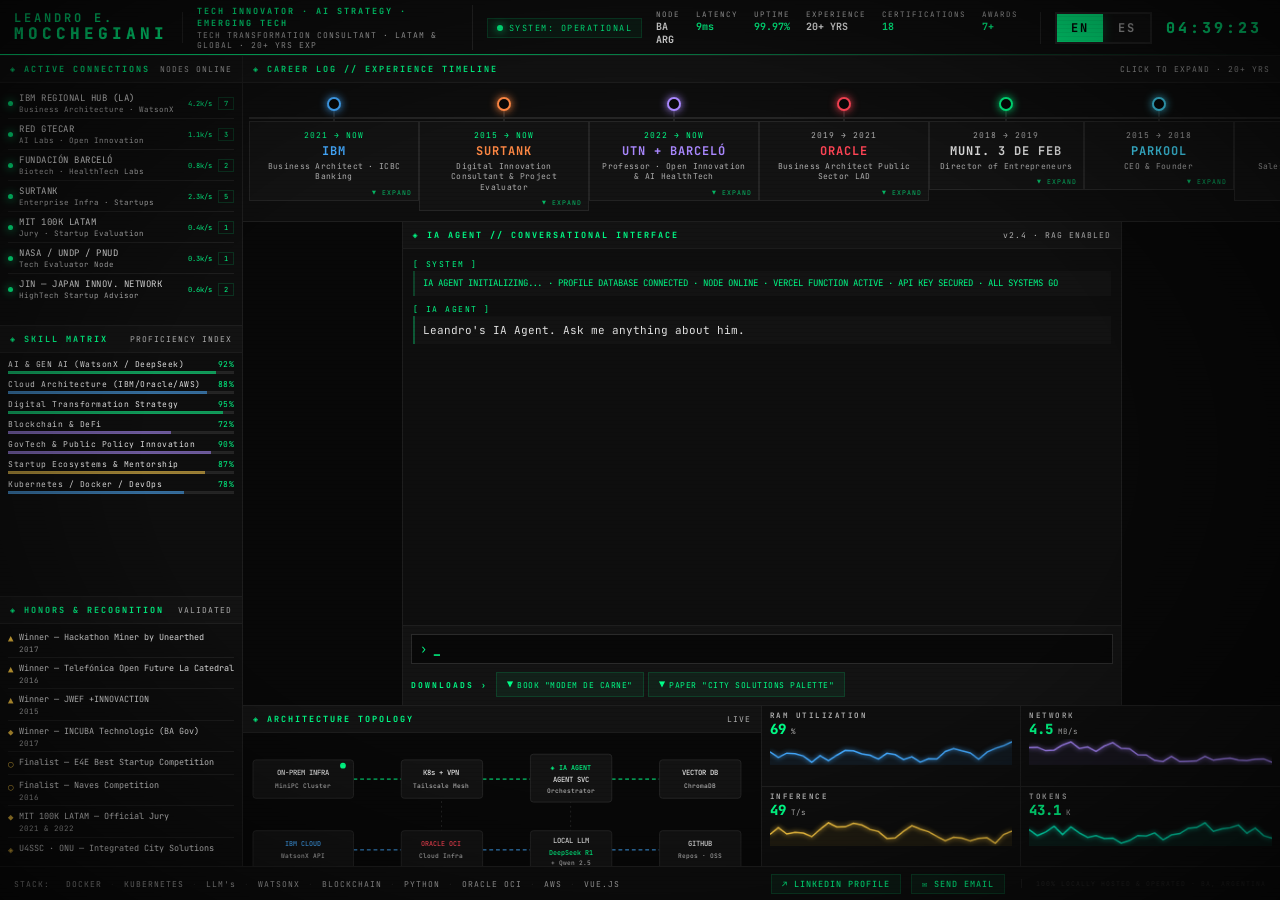
==== commit 7ff76759: "v2.3: Separate knowledge + downloads repos, new layout, download buttons - Refactored api/chat.js to" ====
--- a/public/index.html
+++ b/public/index.html
@@ -39,13 +39,11 @@
 .h-spec{font-size:8px;color:var(--gray);letter-spacing:1px;}
 .h-badge{display:flex;align-items:center;gap:6px;padding:3px 9px;border:1px solid var(--gdim);background:var(--gglow);font-size:8.5px;letter-spacing:1.5px;color:var(--green);white-space:nowrap;}
 .dot{width:6px;height:6px;border-radius:50%;flex-shrink:0;background:var(--green);box-shadow:0 0 8px var(--green);animation:dpulse 1.6s ease-in-out infinite;}
-.dot.blue{background:var(--blue);box-shadow:0 0 8px var(--blue);}
 @keyframes dpulse{0%,100%{opacity:1;transform:scale(1)}50%{opacity:0.3;transform:scale(0.6)}}
 .h-metrics{display:flex;gap:16px;margin-left:auto;}
 .hm{display:flex;flex-direction:column;gap:1px;}
 .hm-label{font-size:7.5px;letter-spacing:1px;color:var(--gray);}
 .hm-val{color:var(--green);font-weight:700;font-size:10px;}
-.hm-val.b{color:var(--blue);}
 .hm-val.w{color:var(--white);}
 .h-right{display:flex;align-items:center;gap:14px;border-left:1px solid var(--border2);padding-left:14px;margin-left:8px;}
 .lang-toggle{display:flex;align-items:center;gap:0;padding:0;border:2px solid var(--border2);background:var(--bg3);font-size:12px;letter-spacing:2px;white-space:nowrap;cursor:pointer;user-select:none;overflow:hidden;}
@@ -54,9 +52,8 @@
 .lang-sep{width:1px;height:100%;background:var(--border2);}
 .h-clock{font-size:15px;font-weight:800;color:var(--green);letter-spacing:3px;min-width:100px;font-variant-numeric:tabular-nums;}
 
-/* MAIN — 2 rows: top(left+career+chat) bot(topo+charts) */
-.main{display:grid;grid-template-rows:1fr auto;overflow:hidden;}
-.top-row{display:grid;grid-template-columns:auto 35% 1fr;overflow:hidden;}
+/* MAIN — 2 cols: left panels | right stacked (career top, chat mid, topo/charts bot) */
+.main{display:grid;grid-template-columns:auto 1fr;overflow:hidden;}
 
 /* LEFT: 3 stacked panels */
 .left{border-right:1px solid var(--border);display:flex;flex-direction:column;background:var(--bg2);overflow:hidden;min-width:0;width:fit-content;max-width:300px;}
@@ -95,12 +92,15 @@
 .award-text{color:var(--white);}
 .award-year{font-size:7.5px;color:var(--gray);}
 
-/* CENTER: Career timeline 35% — full height, starts flush left */
-.center{border-right:1px solid var(--border);display:flex;flex-direction:column;overflow:hidden;background:var(--bg2);}
-.career-body{flex:1;overflow-x:auto;overflow-y:hidden;padding:14px 0 14px 0;display:flex;gap:0;align-items:stretch;}
-.career-track{display:flex;align-items:flex-start;gap:0;position:relative;min-height:100%;padding-left:0;}
+/* RIGHT: Stacked — career (top) / chat narrower (middle) / topo+charts (bottom) */
+.right-col{display:grid;grid-template-rows:auto 1fr auto;overflow:hidden;}
+
+/* CAREER — horizontal timeline with expand indicator */
+.career-panel{display:flex;flex-direction:column;overflow:hidden;background:var(--bg2);border-bottom:1px solid var(--border);}
+.career-body{overflow-x:auto;overflow-y:hidden;padding:14px 0 10px 0;display:flex;}
+.career-track{display:flex;align-items:flex-start;gap:0;position:relative;padding-left:6px;padding-right:6px;}
 .career-track::before{content:'';position:absolute;top:20px;left:6px;right:6px;height:2px;background:var(--border2);}
-.tl-card{position:relative;display:flex;flex-direction:column;align-items:center;min-width:140px;max-width:160px;cursor:pointer;flex-shrink:0;padding-top:0;}
+.tl-card{position:relative;display:flex;flex-direction:column;align-items:center;min-width:150px;max-width:170px;cursor:pointer;flex-shrink:0;}
 .tl-card-dot{width:14px;height:14px;border-radius:50%;border:2px solid var(--green);background:var(--bg);box-shadow:0 0 8px var(--green);z-index:2;flex-shrink:0;transition:all .2s;}
 .tl-card-dot.b{border-color:var(--blue);box-shadow:0 0 8px var(--blue);}
 .tl-card-dot.r{border-color:var(--red);box-shadow:0 0 8px var(--red);}
@@ -109,7 +109,9 @@
 .tl-card-dot.p{border-color:var(--purple);box-shadow:0 0 8px var(--purple);}
 .tl-card-dot.g{border-color:var(--green);box-shadow:0 0 8px var(--green);}
 .tl-card-connector{width:2px;height:10px;background:var(--border2);flex-shrink:0;}
-.tl-card-box{border:1px solid var(--border2);background:var(--bg3);padding:8px 10px;text-align:center;transition:all .2s;width:100%;}
+.tl-card-box{border:1px solid var(--border2);background:var(--bg3);padding:8px 10px;text-align:center;transition:all .2s;width:100%;position:relative;}
+.tl-card-box::after{content:'▼ EXPAND';position:absolute;bottom:3px;right:6px;font-size:6.5px;color:var(--green);letter-spacing:1px;opacity:0.7;}
+.tl-card.open .tl-card-box::after{content:'▲ COLLAPSE';}
 .tl-card:hover .tl-card-box{border-color:var(--green);box-shadow:0 0 12px var(--gglow);}
 .tl-card:hover .tl-card-dot{transform:scale(1.3);}
 .tl-card-date{font-size:8px;color:var(--gray);letter-spacing:1px;margin-bottom:3px;}
@@ -121,14 +123,15 @@
 .tl-card-company.c{color:var(--cyan);}
 .tl-card-company.p{color:var(--purple);}
 .tl-card-company.g{color:var(--green);}
-.tl-card-role{font-size:8px;color:var(--gray);letter-spacing:.3px;margin-top:2px;white-space:normal;line-height:1.3;}
-.tl-card-desc{font-size:8px;color:var(--gray);line-height:1.4;margin-top:6px;text-align:left;white-space:normal;display:none;border-top:1px solid var(--border);padding-top:6px;}
+.tl-card-role{font-size:8px;color:var(--gray);letter-spacing:.3px;margin-top:2px;white-space:normal;line-height:1.3;padding-bottom:10px;}
+.tl-card-desc{font-size:8px;color:var(--gray);line-height:1.4;margin-top:6px;text-align:left;white-space:normal;display:none;border-top:1px solid var(--border);padding-top:6px;padding-bottom:8px;}
 .tl-card.open .tl-card-desc{display:block;}
 .tl-card.open .tl-card-box{border-color:var(--green);background:var(--bg4);}
 
-/* RIGHT: IA Agent chat — full height alongside career */
-.chat-section{display:flex;flex-direction:column;overflow:hidden;}
-.chat-log{flex:1;overflow-y:auto;padding:10px;display:flex;flex-direction:column;gap:8px;scrollbar-width:thin;scrollbar-color:var(--gray2) transparent;}
+/* CHAT — narrower, centered */
+.chat-section{display:flex;flex-direction:column;overflow:hidden;border-bottom:1px solid var(--border);align-items:stretch;}
+.chat-inner{display:flex;flex-direction:column;overflow:hidden;flex:1;max-width:720px;width:100%;margin:0 auto;border-left:1px solid var(--border);border-right:1px solid var(--border);background:var(--bg2);}
+.chat-log{flex:1;overflow-y:auto;padding:10px;display:flex;flex-direction:column;gap:8px;min-height:100px;}
 .chat-log::-webkit-scrollbar{width:3px;}
 .chat-log::-webkit-scrollbar-thumb{background:var(--gray2);}
 .cmsg{display:flex;flex-direction:column;gap:2px;animation:fadeup .3s ease;}
@@ -148,39 +151,43 @@
 .tdots span:nth-child(3){animation-delay:.4s;}
 @keyframes tbounce{0%,80%,100%{transform:translateY(0)}40%{transform:translateY(-5px)}}
 .chat-foot{border-top:1px solid var(--border);padding:8px;background:var(--bg3);}
-.input-wrap{display:flex;align-items:center;gap:6px;border:1px solid var(--gray2);padding:6px 8px;background:var(--bg);transition:border-color .2s,box-shadow .2s;}
+.input-wrap{display:flex;align-items:center;gap:6px;border:1px solid var(--gray2);padding:6px 8px;background:var(--bg);transition:border-color .2s,box-shadow .2s;position:relative;}
 .input-wrap:focus-within{border-color:var(--green);box-shadow:0 0 10px var(--gglow);}
 .prompt-sym{color:var(--green);font-size:12px;flex-shrink:0;}
-#chatInput{flex:1;background:none;border:none;outline:none;color:var(--white);font-family:var(--font);font-size:11px;caret-color:var(--green);}
+.input-stack{flex:1;display:flex;align-items:center;position:relative;}
+.input-cursor{color:var(--green);font-size:13px;font-weight:700;position:absolute;left:0;top:50%;transform:translateY(-50%);animation:blinkcur .8s step-end infinite;pointer-events:none;}
+.input-cursor.hide{display:none;}
+@keyframes blinkcur{0%,100%{opacity:1}50%{opacity:0}}
+#chatInput{flex:1;background:none;border:none;outline:none;color:var(--white);font-family:var(--font);font-size:11px;caret-color:var(--green);padding-left:12px;}
 #chatInput::placeholder{color:transparent;}
-.input-cursor{color:var(--green);font-size:11px;animation:blinkcur .8s step-end infinite;}
-@keyframes blinkcur{0%,100%{opacity:1}50%{opacity:0}}
-.qbtns{display:flex;flex-wrap:wrap;gap:3px;margin-top:6px;}
-.qbtn{font-size:8px;letter-spacing:.5px;padding:4px 8px;border:1px solid var(--gray2);background:none;color:var(--gray);font-family:var(--font);cursor:pointer;transition:all .15s;}
-.qbtn:hover{border-color:var(--green);color:var(--green);background:var(--gglow);}
-
-/* BOTTOM ROW: TOPOLOGY + CHARTS — bigger */
-.bot-row{display:grid;grid-template-columns:1fr 1fr;border-top:1px solid var(--border);height:220px;overflow:hidden;}
+.qbtns{display:flex;flex-wrap:wrap;gap:4px;margin-top:8px;align-items:center;}
+.qbtns-label{font-size:8px;color:var(--green);letter-spacing:2px;font-weight:700;margin-right:4px;}
+.qbtn{font-size:8px;letter-spacing:.5px;padding:5px 10px;border:1px solid var(--gdim);background:var(--gglow);color:var(--green);font-family:var(--font);cursor:pointer;transition:all .15s;text-decoration:none;display:inline-flex;align-items:center;gap:4px;}
+.qbtn:hover{border-color:var(--green);color:var(--white);background:rgba(0,255,136,0.18);}
+.qbtn .dl-ico{font-size:10px;}
+
+/* BOTTOM: topo + charts — smaller */
+.bot-row{display:grid;grid-template-columns:1fr 1fr;height:160px;overflow:hidden;}
 .topo-panel{border-right:1px solid var(--border);display:flex;flex-direction:column;overflow:hidden;}
-.topo-body{flex:1;padding:6px 12px;display:flex;align-items:center;justify-content:center;}
+.topo-body{flex:1;padding:4px 10px;display:flex;align-items:center;justify-content:center;}
 svg.topo{width:100%;height:100%;overflow:visible;}
 .t-node rect{fill:var(--bg3);stroke:var(--border2);stroke-width:1;transition:stroke .2s;}
 .t-node:hover rect{stroke:var(--green);}
-.t-node text{fill:var(--white);font-family:var(--font);font-size:8.5px;font-weight:500;}
-.t-node .tsub{fill:var(--gray);font-size:7px;}
-.t-node .tgrn{fill:var(--green);font-size:8px;}
-.t-node .tbl{fill:var(--blue);font-size:8px;}
-.t-node .trd{fill:var(--red);font-size:8px;}
+.t-node text{fill:var(--white);font-family:var(--font);font-size:7.5px;font-weight:500;}
+.t-node .tsub{fill:var(--gray);font-size:6.5px;}
+.t-node .tgrn{fill:var(--green);font-size:7px;}
+.t-node .tbl{fill:var(--blue);font-size:7px;}
+.t-node .trd{fill:var(--red);font-size:7px;}
 .t-edge{stroke:var(--border2);stroke-width:1;fill:none;}
 .t-edge.g{stroke:var(--green);stroke-dasharray:4 3;animation:tdash 1.8s linear infinite;}
 .t-edge.b{stroke:var(--blue);stroke-dasharray:4 3;animation:tdash 2.4s linear infinite;}
 @keyframes tdash{from{stroke-dashoffset:0}to{stroke-dashoffset:-28}}
 
 .charts-grid{display:grid;grid-template-columns:1fr 1fr;grid-template-rows:1fr 1fr;gap:1px;background:var(--border);}
-.chart-cell{background:var(--bg2);padding:6px 10px;display:flex;flex-direction:column;gap:2px;overflow:hidden;}
-.ct-title{font-size:8px;letter-spacing:1.5px;color:var(--gray);font-weight:700;}
-.ct-val{font-size:18px;font-weight:800;color:var(--green);line-height:1;}
-.ct-unit{font-size:8px;color:var(--gray);}
+.chart-cell{background:var(--bg2);padding:4px 8px;display:flex;flex-direction:column;gap:1px;overflow:hidden;}
+.ct-title{font-size:7.5px;letter-spacing:1.5px;color:var(--gray);font-weight:700;}
+.ct-val{font-size:14px;font-weight:800;color:var(--green);line-height:1;}
+.ct-unit{font-size:7.5px;color:var(--gray);}
 canvas{display:block;width:100%!important;}
 
 /* FOOTER */
@@ -198,11 +205,11 @@
 .tooltip{position:fixed;z-index:8000;background:var(--bg3);border:1px solid var(--border2);padding:6px 10px;font-size:7.5px;color:var(--white);pointer-events:none;opacity:0;transition:opacity .15s;max-width:200px;line-height:1.5;}
 .tooltip.show{opacity:1;}
 
-/* ═══ MOBILE RESPONSIVE ═══ */
+/* MOBILE */
 @media(max-width:768px){
   html,body{overflow:auto;font-size:12px;}
   .shell{display:flex;flex-direction:column;height:auto;min-height:100vh;}
-  header{flex-wrap:wrap;padding:8px 10px;gap:6px;height:auto;min-height:auto;}
+  header{flex-wrap:wrap;padding:8px 10px;gap:6px;height:auto;}
   .h-logo{font-size:14px;letter-spacing:3px;border-right:none;padding-right:0;}
   .h-logo .fname{font-size:11px;}
   .h-sub{display:none;}
@@ -212,16 +219,15 @@
   .h-right{border-left:none;padding-left:0;}
   .h-clock{font-size:12px;min-width:auto;}
   .main{display:flex;flex-direction:column;overflow:visible;}
-  .top-row{display:flex;flex-direction:column;overflow:visible;}
-  .left{border-right:none;border-bottom:1px solid var(--border);flex-direction:column;max-width:none;width:auto;}
-  .center{border-right:none;border-bottom:1px solid var(--border);}
-  .career-body{overflow-x:auto;padding:10px;}
+  .left{border-right:none;border-bottom:1px solid var(--border);max-width:none;width:auto;}
+  .right-col{display:flex;flex-direction:column;overflow:visible;}
+  .chat-inner{max-width:none;border-left:none;border-right:none;}
   .chat-section{min-height:40vh;}
   .chat-log{min-height:200px;max-height:40vh;}
   .bot-row{display:flex;flex-direction:column;height:auto;}
-  .topo-panel{border-right:none;border-bottom:1px solid var(--border);min-height:180px;}
-  .charts-grid{grid-template-columns:1fr 1fr;grid-template-rows:auto;}
-  footer{flex-wrap:wrap;padding:8px 10px;gap:6px;height:auto;min-height:auto;}
+  .topo-panel{border-right:none;border-bottom:1px solid var(--border);min-height:140px;}
+  .charts-grid{grid-template-rows:auto;}
+  footer{flex-wrap:wrap;padding:8px 10px;gap:6px;height:auto;}
   .f-stack{flex-wrap:wrap;gap:4px;width:100%;}
   .f-links{margin-left:0;width:100%;justify-content:center;gap:8px;}
   .f-note{border-left:none;padding-left:0;text-align:center;width:100%;}
@@ -263,126 +269,123 @@
 <!-- MAIN -->
 <div class="main">
 
-  <!-- TOP ROW: Left panels + Career + Chat -->
-  <div class="top-row">
-
-    <!-- LEFT: 3 Info Panels -->
-    <div class="left">
-      <div class="conn-panel">
-        <div class="panel-hdr">
-          <span class="panel-hdr-title" data-i18n="connections_title">◈ ACTIVE CONNECTIONS</span>
-          <span class="panel-hdr-tag">NODES ONLINE</span>
-        </div>
-        <div class="conn-list" id="connList"></div>
-      </div>
-      <div class="skills-panel">
-        <div class="panel-hdr">
-          <span class="panel-hdr-title" data-i18n="skills_title">◈ SKILL MATRIX</span>
-          <span class="panel-hdr-tag" data-i18n="skills_tag">PROFICIENCY INDEX</span>
-        </div>
-        <div class="skill-list" id="skillList"></div>
-      </div>
-      <div class="awards-panel">
-        <div class="panel-hdr">
-          <span class="panel-hdr-title" data-i18n="awards_title">◈ HONORS &amp; RECOGNITION</span>
-          <span class="panel-hdr-tag">VALIDATED</span>
-        </div>
-        <div class="awards-list" id="awardsList"></div>
-      </div>
+  <!-- LEFT: 3 Info Panels -->
+  <div class="left">
+    <div class="conn-panel">
+      <div class="panel-hdr">
+        <span class="panel-hdr-title" data-i18n="connections_title">◈ ACTIVE CONNECTIONS</span>
+        <span class="panel-hdr-tag">NODES ONLINE</span>
+      </div>
+      <div class="conn-list" id="connList"></div>
     </div>
-
-    <!-- CENTER: Career Timeline (35%) -->
-    <div class="center">
+    <div class="skills-panel">
+      <div class="panel-hdr">
+        <span class="panel-hdr-title" data-i18n="skills_title">◈ SKILL MATRIX</span>
+        <span class="panel-hdr-tag" data-i18n="skills_tag">PROFICIENCY INDEX</span>
+      </div>
+      <div class="skill-list" id="skillList"></div>
+    </div>
+    <div class="awards-panel">
+      <div class="panel-hdr">
+        <span class="panel-hdr-title" data-i18n="awards_title">◈ HONORS &amp; RECOGNITION</span>
+        <span class="panel-hdr-tag">VALIDATED</span>
+      </div>
+      <div class="awards-list" id="awardsList"></div>
+    </div>
+  </div>
+
+  <!-- RIGHT COLUMN: Career top, Chat middle, Topo+Charts bottom -->
+  <div class="right-col">
+
+    <!-- CAREER TIMELINE (top) -->
+    <div class="career-panel">
       <div class="panel-hdr">
         <span class="panel-hdr-title" data-i18n="career_title">◈ CAREER LOG // EXPERIENCE TIMELINE</span>
-        <span class="panel-hdr-tag">20+ YRS · LATAM &amp; EUROPE</span>
+        <span class="panel-hdr-tag" data-i18n="career_tag">CLICK TO EXPAND · 20+ YRS</span>
       </div>
       <div class="career-body">
         <div class="career-track" id="careerTrack"></div>
       </div>
     </div>
 
-    <!-- RIGHT: IA Agent Chat — same height as career -->
+    <!-- IA AGENT chat (middle, narrower) -->
     <div class="chat-section">
-      <div class="panel-hdr">
-        <span class="panel-hdr-title" data-i18n="chat_title">◈ IA AGENT // CONVERSATIONAL INTERFACE</span>
-        <span class="panel-hdr-tag">v2.4 · RAG ENABLED</span>
-      </div>
-      <div class="chat-log" id="chatLog"></div>
-      <div class="typing" id="typing">
-        <span>IA AGENT PROCESSING</span>
-        <div class="tdots"><span></span><span></span><span></span></div>
-      </div>
-      <div class="chat-foot">
-        <div class="input-wrap">
-          <span class="prompt-sym">›</span>
-          <input type="text" id="chatInput" data-placeholder-en="Query Leandro's profile..." data-placeholder-es="Consultá el perfil de Leandro..." placeholder="">
-          <span class="input-cursor" id="inputCursor">_</span>
+      <div class="chat-inner">
+        <div class="panel-hdr">
+          <span class="panel-hdr-title" data-i18n="chat_title">◈ IA AGENT // CONVERSATIONAL INTERFACE</span>
+          <span class="panel-hdr-tag">v2.4 · RAG ENABLED</span>
         </div>
-        <div class="qbtns">
-          <button class="qbtn" data-q-en="Who is Leandro?" data-q-es="Quién es Leandro?" onclick="askQ(this.dataset['q'+curLang])">WHO IS HE</button>
-          <button class="qbtn" data-q-en="IBM role and impact" data-q-es="Rol e impacto en IBM" onclick="askQ(this.dataset['q'+curLang])">IBM</button>
-          <button class="qbtn" data-q-en="Oracle experience" data-q-es="Experiencia en Oracle" onclick="askQ(this.dataset['q'+curLang])">ORACLE</button>
-          <button class="qbtn" data-q-en="Big Tech experience Vodafone Telefonica Spain" data-q-es="Experiencia Big Tech Vodafone Telefónica España" onclick="askQ(this.dataset['q'+curLang])">BIG TECH</button>
-          <button class="qbtn" data-q-en="Startup history PARKOOL" data-q-es="Historia startup PARKOOL" onclick="askQ(this.dataset['q'+curLang])">STARTUPS</button>
-          <button class="qbtn" data-q-en="Academic and teaching" data-q-es="Carrera académica y docencia" onclick="askQ(this.dataset['q'+curLang])">ACADEMIA</button>
-          <button class="qbtn" data-q-en="Awards and recognition" data-q-es="Premios y reconocimientos" onclick="askQ(this.dataset['q'+curLang])">AWARDS</button>
-          <button class="qbtn" data-q-en="Tech stack and skills" data-q-es="Stack tecnológico y habilidades" onclick="askQ(this.dataset['q'+curLang])">TECH STACK</button>
-          <button class="qbtn" data-q-en="International work and global experience" data-q-es="Trabajo internacional y experiencia global" onclick="askQ(this.dataset['q'+curLang])">GLOBAL</button>
+        <div class="chat-log" id="chatLog"></div>
+        <div class="typing" id="typing">
+          <span>IA AGENT PROCESSING</span>
+          <div class="tdots"><span></span><span></span><span></span></div>
         </div>
+        <div class="chat-foot">
+          <div class="input-wrap">
+            <span class="prompt-sym">›</span>
+            <div class="input-stack">
+              <span class="input-cursor" id="inputCursor">_</span>
+              <input type="text" id="chatInput" placeholder="">
+            </div>
+          </div>
+          <div class="qbtns">
+            <span class="qbtns-label" data-i18n="downloads_label">DOWNLOADS ›</span>
+            <a class="qbtn" href="/downloads/modem-de-carne.pdf" target="_blank" download><span class="dl-ico">▼</span> <span data-i18n="dl_book">BOOK "MODEM DE CARNE"</span></a>
+            <a class="qbtn" href="/downloads/city-solutions-palette.pdf" target="_blank" download><span class="dl-ico">▼</span> <span data-i18n="dl_paper">PAPER "CITY SOLUTIONS PALETTE"</span></a>
+          </div>
+        </div>
       </div>
     </div>
 
+    <!-- BOTTOM: topo + charts (smaller) -->
+    <div class="bot-row">
+      <div class="topo-panel">
+        <div class="panel-hdr">
+          <span class="panel-hdr-title">◈ ARCHITECTURE TOPOLOGY</span>
+          <span class="panel-hdr-tag">LIVE</span>
+        </div>
+        <div class="topo-body">
+          <svg class="topo" viewBox="0 0 520 155">
+            <path class="t-edge g" d="M105,44 L155,44"/><path class="t-edge g" d="M240,44 L290,44"/><path class="t-edge g" d="M375,44 L425,44"/>
+            <path class="t-edge b" d="M105,118 L155,118"/><path class="t-edge b" d="M240,118 L290,118"/><path class="t-edge b" d="M375,118 L425,118"/>
+            <line class="t-edge" x1="197" y1="62" x2="197" y2="100" stroke-dasharray="2,3"/>
+            <line class="t-edge" x1="332" y1="62" x2="332" y2="100" stroke-dasharray="2,3"/>
+            <g class="t-node" data-tip="MiniPC Cluster running K8s locally in BA ARGENTINA.">
+              <rect x="0" y="24" width="105" height="40" rx="3"/><text x="52" y="40" text-anchor="middle">ON-PREM INFRA</text><text x="52" y="53" text-anchor="middle" class="tsub">MiniPC Cluster</text><circle cx="94" cy="30" r="3" fill="#00ff88"/>
+            </g>
+            <g class="t-node" data-tip="Kubernetes + Tailscale VPN zero-trust mesh.">
+              <rect x="155" y="24" width="85" height="40" rx="3"/><text x="197" y="40" text-anchor="middle">K8s + VPN</text><text x="197" y="53" text-anchor="middle" class="tsub">Tailscale Mesh</text>
+            </g>
+            <g class="t-node" data-tip="IA AGENT: orchestrator, RAG, profile inference.">
+              <rect x="290" y="18" width="85" height="50" rx="3" stroke="#00ff88" stroke-width="1.5"/><text x="332" y="34" text-anchor="middle" class="tgrn">◈ IA AGENT</text><text x="332" y="47" text-anchor="middle">AGENT SVC</text><text x="332" y="59" text-anchor="middle" class="tsub">Orchestrator</text>
+            </g>
+            <g class="t-node" data-tip="Vector DB (ChromaDB) semantic search.">
+              <rect x="425" y="24" width="85" height="40" rx="3"/><text x="467" y="40" text-anchor="middle">VECTOR DB</text><text x="467" y="53" text-anchor="middle" class="tsub">ChromaDB</text>
+            </g>
+            <g class="t-node" data-tip="IBM Cloud + WatsonX API.">
+              <rect x="0" y="98" width="105" height="40" rx="3"/><text x="52" y="114" text-anchor="middle" class="tbl">IBM CLOUD</text><text x="52" y="127" text-anchor="middle" class="tsub">WatsonX API</text>
+            </g>
+            <g class="t-node" data-tip="Oracle Cloud Infrastructure.">
+              <rect x="155" y="98" width="85" height="40" rx="3"/><text x="197" y="114" text-anchor="middle" class="trd">ORACLE OCI</text><text x="197" y="127" text-anchor="middle" class="tsub">Cloud Infra</text>
+            </g>
+            <g class="t-node" data-tip="Local LLM DeepSeek R1 + Qwen 2.5.">
+              <rect x="290" y="98" width="85" height="40" rx="3"/><text x="332" y="111" text-anchor="middle">LOCAL LLM</text><text x="332" y="123" text-anchor="middle" class="tgrn">DeepSeek R1</text><text x="332" y="134" text-anchor="middle" class="tsub">+ Qwen 2.5</text>
+            </g>
+            <g class="t-node" data-tip="GitHub · Repos · OSS.">
+              <rect x="425" y="98" width="85" height="40" rx="3"/><text x="467" y="114" text-anchor="middle">GITHUB</text><text x="467" y="127" text-anchor="middle" class="tsub">Repos · OSS</text>
+            </g>
+          </svg>
+        </div>
+      </div>
+      <div class="charts-grid">
+        <div class="chart-cell"><div class="ct-title">RAM UTILIZATION</div><div><span class="ct-val" id="ramVal">--</span><span class="ct-unit"> %</span></div><canvas id="cvRAM" height="22"></canvas></div>
+        <div class="chart-cell"><div class="ct-title">NETWORK</div><div><span class="ct-val" id="netVal">--</span><span class="ct-unit"> MB/s</span></div><canvas id="cvNET" height="22"></canvas></div>
+        <div class="chart-cell"><div class="ct-title">INFERENCE</div><div><span class="ct-val" id="llmVal">--</span><span class="ct-unit"> T/s</span></div><canvas id="cvLLM" height="22"></canvas></div>
+        <div class="chart-cell"><div class="ct-title">TOKENS</div><div><span class="ct-val" id="tokVal">--</span><span class="ct-unit"> K</span></div><canvas id="cvTOK" height="22"></canvas></div>
+      </div>
+    </div>
+
   </div>
-
-  <!-- BOTTOM ROW: Topology + Charts — full width -->
-  <div class="bot-row">
-    <div class="topo-panel">
-      <div class="panel-hdr">
-        <span class="panel-hdr-title">◈ ARCHITECTURE TOPOLOGY</span>
-        <span class="panel-hdr-tag">LIVE</span>
-      </div>
-      <div class="topo-body">
-        <svg class="topo" viewBox="0 0 520 165">
-          <path class="t-edge g" d="M105,44 L155,44"/><path class="t-edge g" d="M240,44 L290,44"/><path class="t-edge g" d="M375,44 L425,44"/>
-          <path class="t-edge b" d="M105,122 L155,122"/><path class="t-edge b" d="M240,122 L290,122"/><path class="t-edge b" d="M375,122 L425,122"/>
-          <line class="t-edge" x1="197" y1="62" x2="197" y2="104" stroke-dasharray="2,3"/>
-          <line class="t-edge" x1="332" y1="62" x2="332" y2="104" stroke-dasharray="2,3"/>
-          <g class="t-node" data-tip="MiniPC Cluster running K8s locally in BA ARGENTINA. On-premise compute.">
-            <rect x="0" y="24" width="105" height="40" rx="3"/><text x="52" y="40" text-anchor="middle">ON-PREM INFRA</text><text x="52" y="53" text-anchor="middle" class="tsub">MiniPC Cluster</text><circle cx="94" cy="30" r="3.5" fill="#00ff88"/>
-          </g>
-          <g class="t-node" data-tip="Kubernetes orchestration + Tailscale VPN for secure zero-trust mesh networking.">
-            <rect x="155" y="24" width="85" height="40" rx="3"/><text x="197" y="40" text-anchor="middle">K8s + VPN</text><text x="197" y="53" text-anchor="middle" class="tsub">Tailscale Mesh</text>
-          </g>
-          <g class="t-node" data-tip="IA AGENT: Leandro's personal AI agent. Orchestrates all services, RAG, and profile inference.">
-            <rect x="290" y="18" width="85" height="52" rx="3" stroke="#00ff88" stroke-width="1.5"/><text x="332" y="35" text-anchor="middle" class="tgrn">◈ IA AGENT</text><text x="332" y="48" text-anchor="middle">AGENT SVC</text><text x="332" y="60" text-anchor="middle" class="tsub">Orchestrator</text>
-          </g>
-          <g class="t-node" data-tip="Vector DB (ChromaDB) for semantic search across Leandro's full knowledge base.">
-            <rect x="425" y="24" width="85" height="40" rx="3"/><text x="467" y="40" text-anchor="middle">VECTOR DB</text><text x="467" y="53" text-anchor="middle" class="tsub">ChromaDB</text>
-          </g>
-          <g class="t-node" data-tip="IBM Cloud + WatsonX API integration. Enterprise-grade hybrid cloud architecture.">
-            <rect x="0" y="102" width="105" height="40" rx="3"/><text x="52" y="118" text-anchor="middle" class="tbl">IBM CLOUD</text><text x="52" y="131" text-anchor="middle" class="tsub">WatsonX API</text>
-          </g>
-          <g class="t-node" data-tip="Oracle Cloud Infrastructure for scalable enterprise workloads.">
-            <rect x="155" y="102" width="85" height="40" rx="3"/><text x="197" y="118" text-anchor="middle" class="trd">ORACLE OCI</text><text x="197" y="131" text-anchor="middle" class="tsub">Cloud Infra</text>
-          </g>
-          <g class="t-node" data-tip="Local LLM inference — DeepSeek R1 + Qwen 2.5 running fully on-premise.">
-            <rect x="290" y="102" width="85" height="40" rx="3"/><text x="332" y="115" text-anchor="middle">LOCAL LLM</text><text x="332" y="127" text-anchor="middle" class="tgrn">DeepSeek R1</text><text x="332" y="138" text-anchor="middle" class="tsub">+ Qwen 2.5</text>
-          </g>
-          <g class="t-node" data-tip="GitHub: tech portfolio, open source contributions, and innovation projects.">
-            <rect x="425" y="102" width="85" height="40" rx="3"/><text x="467" y="118" text-anchor="middle">GITHUB</text><text x="467" y="131" text-anchor="middle" class="tsub">Repos · OSS</text>
-          </g>
-        </svg>
-      </div>
-    </div>
-    <div class="charts-grid">
-      <div class="chart-cell"><div class="ct-title">RAM UTILIZATION</div><div><span class="ct-val" id="ramVal">--</span><span class="ct-unit"> %</span></div><canvas id="cvRAM" height="30"></canvas></div>
-      <div class="chart-cell"><div class="ct-title">NETWORK</div><div><span class="ct-val" id="netVal">--</span><span class="ct-unit"> MB/s</span></div><canvas id="cvNET" height="30"></canvas></div>
-      <div class="chart-cell"><div class="ct-title">INFERENCE</div><div><span class="ct-val" id="llmVal">--</span><span class="ct-unit"> T/s</span></div><canvas id="cvLLM" height="30"></canvas></div>
-      <div class="chart-cell"><div class="ct-title">TOKENS</div><div><span class="ct-val" id="tokVal">--</span><span class="ct-unit"> K</span></div><canvas id="cvTOK" height="30"></canvas></div>
-    </div>
-  </div>
-
 </div>
 
 <!-- FOOTER -->
@@ -414,17 +417,19 @@
 const i18n = {
   en: {
     connections_title:'◈ ACTIVE CONNECTIONS', skills_title:'◈ SKILL MATRIX', skills_tag:'PROFICIENCY INDEX',
-    awards_title:'◈ HONORS & RECOGNITION', career_title:'◈ CAREER LOG // EXPERIENCE TIMELINE',
+    awards_title:'◈ HONORS & RECOGNITION', career_title:'◈ CAREER LOG // EXPERIENCE TIMELINE', career_tag:'CLICK TO EXPAND · 20+ YRS',
     chat_title:'◈ IA AGENT // CONVERSATIONAL INTERFACE', exp_label:'EXPERIENCE', cert_label:'CERTIFICATIONS', awards_label:'AWARDS',
-    welcome:'[ AGENT ] Welcome. I\'m Leandro\'s <b>IA Agent</b>. His 20+ year career spans AI, Tech transformation, Startups and entrepreneurship across LATAM, Europe & Japan (JIN). Type any question or use the shortcuts below.',
+    welcome:'Leandro\'s IA Agent. Ask me anything about him.',
     sys_boot:'IA AGENT INITIALIZING... · PROFILE DATABASE CONNECTED · NODE ONLINE · VERCEL FUNCTION ACTIVE · API KEY SECURED · ALL SYSTEMS GO',
+    downloads_label:'DOWNLOADS ›', dl_book:'BOOK "MODEM DE CARNE"', dl_paper:'PAPER "CITY SOLUTIONS PALETTE"',
   },
   es: {
     connections_title:'◈ CONEXIONES ACTIVAS', skills_title:'◈ MATRIZ DE HABILIDADES', skills_tag:'ÍNDICE DE COMPETENCIA',
-    awards_title:'◈ PREMIOS Y RECONOCIMIENTOS', career_title:'◈ TRAYECTORIA PROFESIONAL',
+    awards_title:'◈ PREMIOS Y RECONOCIMIENTOS', career_title:'◈ TRAYECTORIA PROFESIONAL', career_tag:'CLICK PARA EXPANDIR · 20+ AÑOS',
     chat_title:'◈ AGENTE IA // INTERFAZ CONVERSACIONAL', exp_label:'EXPERIENCIA', cert_label:'CERTIFICACIONES', awards_label:'PREMIOS',
-    welcome:'[ AGENTE ] Bienvenido. Soy el <b>Agente IA</b> de Leandro. Su carrera de 20+ años abarca IA, Transformación tecnológica, Startups y emprendimientos en LATAM, Europa y Japón (JIN). Escribí tu consulta o usá los atajos.',
+    welcome:'Agente IA de Leandro. Preguntame lo que quieras sobre él.',
     sys_boot:'AGENTE IA INICIALIZANDO... · BASE DE DATOS CONECTADA · NODO ONLINE · FUNCIÓN VERCEL ACTIVA · API KEY SEGURA · SISTEMAS OK',
+    downloads_label:'DESCARGAS ›', dl_book:'LIBRO "MODEM DE CARNE"', dl_paper:'PAPER "CITY SOLUTIONS PALETTE"',
   }
 };
 
@@ -436,15 +441,7 @@
   document.querySelectorAll('[data-i18n]').forEach(el => {
     const key = el.dataset.i18n;
     if (i18n[lang][key]) el.innerHTML = i18n[lang][key];
-  });
-  // Update career cards
-  document.querySelectorAll('.tl-card-role[data-i18n]').forEach(el => {
-    const key = el.dataset.i18n;
-    if (careerI18n[lang][key]) el.textContent = careerI18n[lang][key];
-  });
-  document.querySelectorAll('.tl-card-desc[data-i18n]').forEach(el => {
-    const key = el.dataset.i18n;
-    if (careerI18n[lang][key]) el.textContent = careerI18n[lang][key];
+    else if (careerI18n[lang][key]) el.textContent = careerI18n[lang][key];
   });
 }
 
@@ -472,8 +469,6 @@
   }
 };
 
-// CAREER TIMELINE — horizontal, newest to oldest, clickable
-// Colors: IBM=blue, SURTANK=orange, PARKOOL=cyan, NEO VISION=green, ORACLE=red, VODAFONE=red
 const careerData = [
   {date:'2021 → NOW',cur:true,company:'IBM',color:'b',roleKey:'ibm_role',descKey:'ibm_desc'},
   {date:'2015 → NOW',cur:true,company:'SURTANK',color:'o',roleKey:'surtank_role',descKey:'surtank_desc'},
@@ -486,7 +481,7 @@
 ];
 
 const track = document.getElementById('careerTrack');
-careerData.forEach((c,i) => {
+careerData.forEach(c => {
   const lang = curLang.toLowerCase();
   const card = document.createElement('div');
   card.className = 'tl-card';
@@ -507,18 +502,16 @@
   track.appendChild(card);
 });
 
-// Blinking cursor in input
+// Blinking _ cursor on the LEFT
 const chatInput = document.getElementById('chatInput');
 const inputCursor = document.getElementById('inputCursor');
-chatInput.addEventListener('input', () => { inputCursor.style.display = chatInput.value ? 'none' : ''; });
-chatInput.addEventListener('focus', () => { inputCursor.style.display = chatInput.value ? 'none' : ''; });
-chatInput.addEventListener('blur', () => { inputCursor.style.display = chatInput.value ? 'none' : ''; });
+function updateCursor(){ inputCursor.classList.toggle('hide', chatInput.value.length > 0); }
+chatInput.addEventListener('input', updateCursor);
 
 // CLOCK
 function tick(){const n=new Date();document.getElementById('clock').textContent=n.getHours().toString().padStart(2,'0')+':'+n.getMinutes().toString().padStart(2,'0')+':'+n.getSeconds().toString().padStart(2,'0');}
 setInterval(tick,1000);tick();
 
-// LATENCY
 setInterval(()=>{document.getElementById('lat').textContent=(6+Math.floor(Math.random()*9))+'ms';},2600);
 
 // CHARTS
@@ -527,7 +520,7 @@
 function smooth(s){const target=rnd(s.lo,s.hi);s.prev=s.prev*0.85+target*0.15;return s.prev;}
 function sparkline(id,data,color){
   const c=document.getElementById(id);if(!c)return;
-  const w=c.parentElement.clientWidth,h=36;c.width=w;c.height=h;
+  const w=c.parentElement.clientWidth,h=28;c.width=w;c.height=h;
   const ctx=c.getContext('2d');ctx.clearRect(0,0,w,h);
   if(data.length<2)return;
   const mn=Math.min(...data),mx=Math.max(...data),rng=mx-mn||1;
@@ -562,7 +555,7 @@
 const cl=document.getElementById('connList');
 conns.forEach((c,i)=>{const d=document.createElement('div');d.className='conn-item';d.innerHTML=`<div class="conn-left"><div class="dot" style="width:5px;height:5px;animation-delay:${(i*.3).toFixed(1)}s"></div><div><div class="conn-name">${c.n}</div><div class="conn-meta">${c.m}</div></div></div><div class="conn-right"><span class="conn-rate">${c.r}</span><span class="conn-count">${c.c}</span></div>`;cl.appendChild(d);});
 
-// SKILLS — opacity 0.55 on bars
+// SKILLS
 const skills=[
   {n:'AI & GEN AI (WatsonX / DeepSeek)',p:92,c:'g'},
   {n:'Cloud Architecture (IBM/Oracle/AWS)',p:88,c:'b'},
@@ -597,7 +590,7 @@
   n.addEventListener('mouseleave',()=>tt.classList.remove('show'));
 });
 
-// ═══ IA AGENT CHAT ═══
+// CHAT
 const conversationHistory = [];
 const chatLog = document.getElementById('chatLog');
 const typingEl = document.getElementById('typing');
@@ -644,7 +637,6 @@
   }
 }
 
-// Boot sequence — single line
 (async () => {
   const lang = curLang.toLowerCase();
   await addMsg('sys', i18n[lang].sys_boot, 400);
@@ -652,7 +644,7 @@
 })();
 
 const inp = document.getElementById('chatInput');
-inp.addEventListener('keydown', e => { if (e.key === 'Enter' && inp.value.trim()) { askQ(inp.value.trim()); inp.value = ''; inputCursor.style.display = ''; } });
+inp.addEventListener('keydown', e => { if (e.key === 'Enter' && inp.value.trim()) { askQ(inp.value.trim()); inp.value = ''; updateCursor(); } });
 </script>
 </body>
 </html>
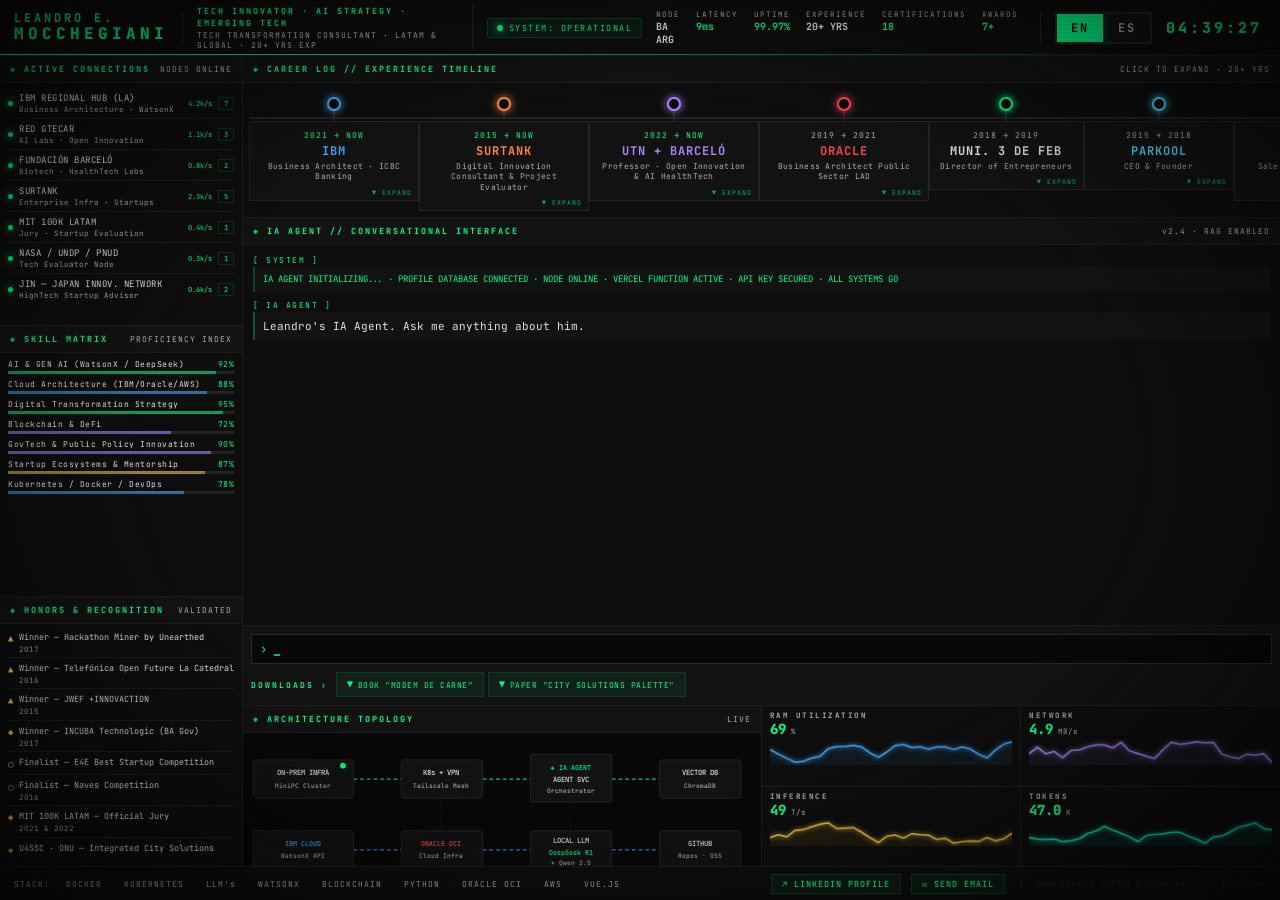
==== commit 2b83027c: "Timeline: add Telefonica 2004 + visible green scrollbar; chat full-width" ====
--- a/public/index.html
+++ b/public/index.html
@@ -97,7 +97,11 @@
 
 /* CAREER — horizontal timeline with expand indicator */
 .career-panel{display:flex;flex-direction:column;overflow:hidden;background:var(--bg2);border-bottom:1px solid var(--border);}
-.career-body{overflow-x:auto;overflow-y:hidden;padding:14px 0 10px 0;display:flex;}
+.career-body{overflow-x:auto;overflow-y:hidden;padding:14px 0 6px 0;display:flex;scrollbar-color:var(--green) var(--bg);scrollbar-width:thin;}
+.career-body::-webkit-scrollbar{height:8px;}
+.career-body::-webkit-scrollbar-track{background:var(--bg);border-top:1px solid var(--border);}
+.career-body::-webkit-scrollbar-thumb{background:linear-gradient(90deg,var(--green),rgba(0,255,136,0.4));border-radius:4px;box-shadow:0 0 6px var(--gglow);}
+.career-body::-webkit-scrollbar-thumb:hover{background:var(--green);}
 .career-track{display:flex;align-items:flex-start;gap:0;position:relative;padding-left:6px;padding-right:6px;}
 .career-track::before{content:'';position:absolute;top:20px;left:6px;right:6px;height:2px;background:var(--border2);}
 .tl-card{position:relative;display:flex;flex-direction:column;align-items:center;min-width:150px;max-width:170px;cursor:pointer;flex-shrink:0;}
@@ -130,7 +134,7 @@
 
 /* CHAT — narrower, centered */
 .chat-section{display:flex;flex-direction:column;overflow:hidden;border-bottom:1px solid var(--border);align-items:stretch;}
-.chat-inner{display:flex;flex-direction:column;overflow:hidden;flex:1;max-width:720px;width:100%;margin:0 auto;border-left:1px solid var(--border);border-right:1px solid var(--border);background:var(--bg2);}
+.chat-inner{display:flex;flex-direction:column;overflow:hidden;flex:1;width:100%;background:var(--bg2);}
 .chat-log{flex:1;overflow-y:auto;padding:10px;display:flex;flex-direction:column;gap:8px;min-height:100px;}
 .chat-log::-webkit-scrollbar{width:3px;}
 .chat-log::-webkit-scrollbar-thumb{background:var(--gray2);}
@@ -221,7 +225,6 @@
   .main{display:flex;flex-direction:column;overflow:visible;}
   .left{border-right:none;border-bottom:1px solid var(--border);max-width:none;width:auto;}
   .right-col{display:flex;flex-direction:column;overflow:visible;}
-  .chat-inner{max-width:none;border-left:none;border-right:none;}
   .chat-section{min-height:40vh;}
   .chat-log{min-height:200px;max-height:40vh;}
   .bot-row{display:flex;flex-direction:column;height:auto;}
@@ -454,6 +457,7 @@
     muni_role:'Director of Entrepreneurs', muni_desc:'Public policies for productive ecosystems · Big Tech + academia + gov collaboration · Regional economic growth facilitation',
     parkool_role:'CEO & Founder', parkool_desc:'First Smart Parking startup in LATAM · Urban services digitalization · Sustainable mobility · 3,000+ users in Year 1',
     voda_role:'Sales Manager & Product Tester', voda_desc:'Launched first concept stores Spain · Evaluated Europe\'s first mobile video conferencing · Created world\'s first mobile short film contest',
+    tele_role:'Fiber Optic Technician', tele_desc:'Fiber optic deployment and maintenance · Infrastructure projects in Barcelona',
     neo_role:'CTO & Founder', neo_desc:'VR scenario creation · 3D design · Audiovisual production · Short films',
     utn_role:'Professor · Open Innovation & AI HealthTech', utn_desc:'MIT 100K LATAM Jury (2021 & 2022) · Speaker: Expo Smart City Bogotá · GOJCodeFest Jamaica · Evaluator: NASA · UNDP · Itaipú',
   },
@@ -464,6 +468,7 @@
     muni_role:'Director de Emprendedores', muni_desc:'Políticas públicas para ecosistemas productivos · Colaboración Big Tech + academia + gobierno · Crecimiento económico regional',
     parkool_role:'CEO y Fundador', parkool_desc:'Primera startup Smart Parking en LATAM · Digitalización servicios urbanos · Movilidad sustentable · 3.000+ usuarios en Año 1',
     voda_role:'Gerente de Ventas y Product Tester', voda_desc:'Primeras concept stores Vodafone España · Primera videoconferencia móvil de Europa · Primer concurso de cortos filmados con celular',
+    tele_role:'Técnico en Fibra Óptica', tele_desc:'Despliegue y mantenimiento de fibra óptica · Proyectos de infraestructura en Barcelona',
     neo_role:'CTO y Fundador', neo_desc:'Creación escenarios VR · Diseño 3D · Producción audiovisual · Cortometrajes',
     utn_role:'Profesor · Innovación Abierta e IA Salud', utn_desc:'Jurado MIT 100K LATAM (2021 y 2022) · Speaker: Expo Smart City Bogotá · GOJCodeFest Jamaica · Evaluador: NASA · PNUD · Itaipú',
   }
@@ -477,6 +482,7 @@
   {date:'2018 → 2019',cur:false,company:'MUNI. 3 DE FEB',color:'',roleKey:'muni_role',descKey:'muni_desc'},
   {date:'2015 → 2018',cur:false,company:'PARKOOL',color:'c',roleKey:'parkool_role',descKey:'parkool_desc'},
   {date:'2004 → 2006',cur:false,company:'VODAFONE',color:'r',roleKey:'voda_role',descKey:'voda_desc'},
+  {date:'2004',cur:false,company:'TELEFÓNICA',color:'b',roleKey:'tele_role',descKey:'tele_desc'},
   {date:'2000 → 2006',cur:false,company:'NEO VISION',color:'g',roleKey:'neo_role',descKey:'neo_desc'},
 ];
 
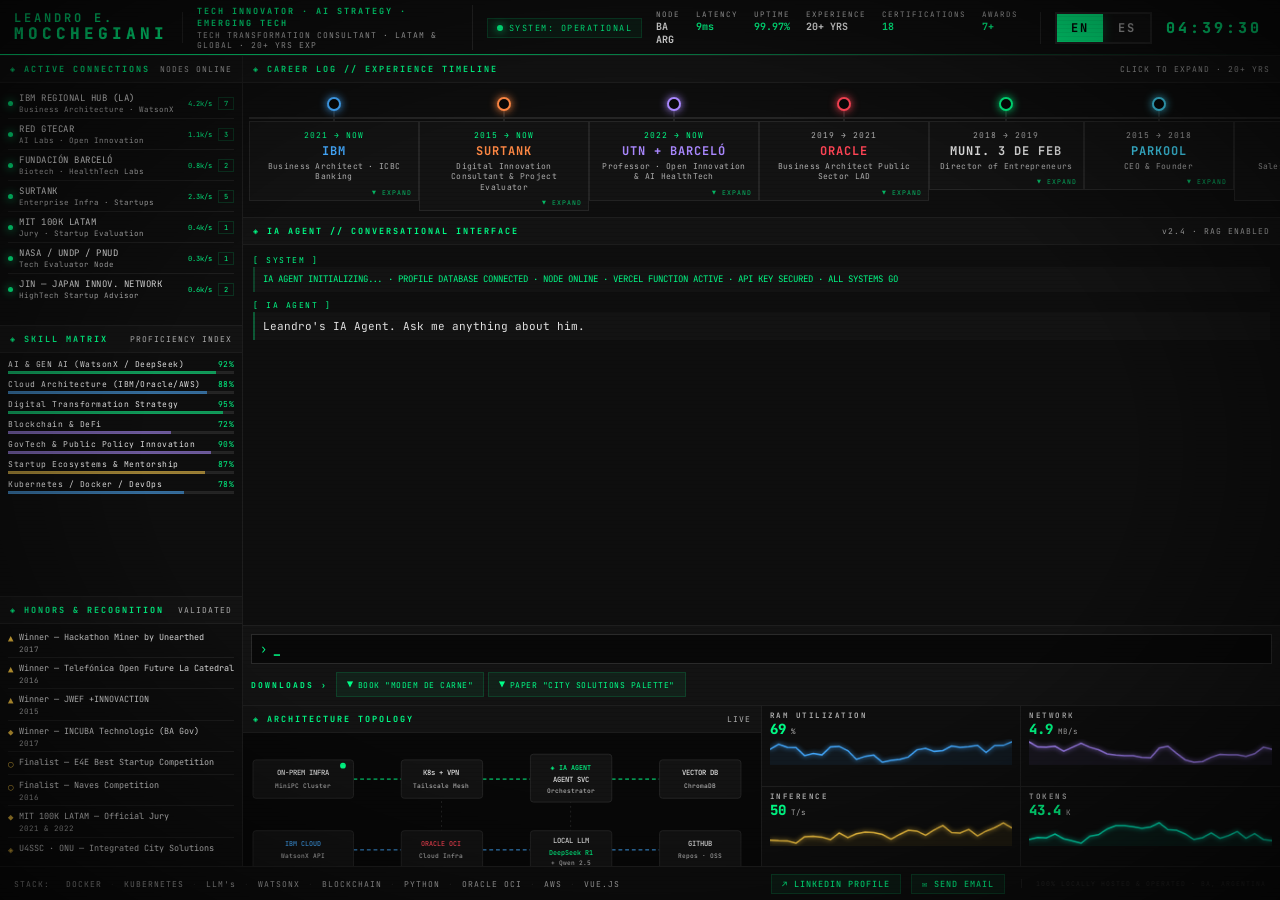
==== commit d84f6e0c: "Timeline: add IBM 1997 internship (electronics intern, Buenos Aires)" ====
--- a/public/index.html
+++ b/public/index.html
@@ -458,6 +458,7 @@
     parkool_role:'CEO & Founder', parkool_desc:'First Smart Parking startup in LATAM · Urban services digitalization · Sustainable mobility · 3,000+ users in Year 1',
     voda_role:'Sales Manager & Product Tester', voda_desc:'Launched first concept stores Spain · Evaluated Europe\'s first mobile video conferencing · Created world\'s first mobile short film contest',
     tele_role:'Fiber Optic Technician', tele_desc:'Fiber optic deployment and maintenance · Infrastructure projects in Barcelona',
+    ibmint_role:'Electronics Intern · IBM Internship', ibmint_desc:'Repair technician for low/medium voltage switching sources · Monitor and PC power supply repairs · Internship at the end of sixth year of high school',
     neo_role:'CTO & Founder', neo_desc:'VR scenario creation · 3D design · Audiovisual production · Short films',
     utn_role:'Professor · Open Innovation & AI HealthTech', utn_desc:'MIT 100K LATAM Jury (2021 & 2022) · Speaker: Expo Smart City Bogotá · GOJCodeFest Jamaica · Evaluator: NASA · UNDP · Itaipú',
   },
@@ -469,6 +470,7 @@
     parkool_role:'CEO y Fundador', parkool_desc:'Primera startup Smart Parking en LATAM · Digitalización servicios urbanos · Movilidad sustentable · 3.000+ usuarios en Año 1',
     voda_role:'Gerente de Ventas y Product Tester', voda_desc:'Primeras concept stores Vodafone España · Primera videoconferencia móvil de Europa · Primer concurso de cortos filmados con celular',
     tele_role:'Técnico en Fibra Óptica', tele_desc:'Despliegue y mantenimiento de fibra óptica · Proyectos de infraestructura en Barcelona',
+    ibmint_role:'Técnico Electrónico · Pasantía IBM', ibmint_desc:'Técnico reparador de fuentes conmutadas de baja y media tensión · Reparación de monitores y fuentes de PC · Pasantía al finalizar sexto año del secundario',
     neo_role:'CTO y Fundador', neo_desc:'Creación escenarios VR · Diseño 3D · Producción audiovisual · Cortometrajes',
     utn_role:'Profesor · Innovación Abierta e IA Salud', utn_desc:'Jurado MIT 100K LATAM (2021 y 2022) · Speaker: Expo Smart City Bogotá · GOJCodeFest Jamaica · Evaluador: NASA · PNUD · Itaipú',
   }
@@ -484,6 +486,7 @@
   {date:'2004 → 2006',cur:false,company:'VODAFONE',color:'r',roleKey:'voda_role',descKey:'voda_desc'},
   {date:'2004',cur:false,company:'TELEFÓNICA',color:'b',roleKey:'tele_role',descKey:'tele_desc'},
   {date:'2000 → 2006',cur:false,company:'NEO VISION',color:'g',roleKey:'neo_role',descKey:'neo_desc'},
+  {date:'AUG → DEC 1997',cur:false,company:'IBM INTERN',color:'b',roleKey:'ibmint_role',descKey:'ibmint_desc'},
 ];
 
 const track = document.getElementById('careerTrack');
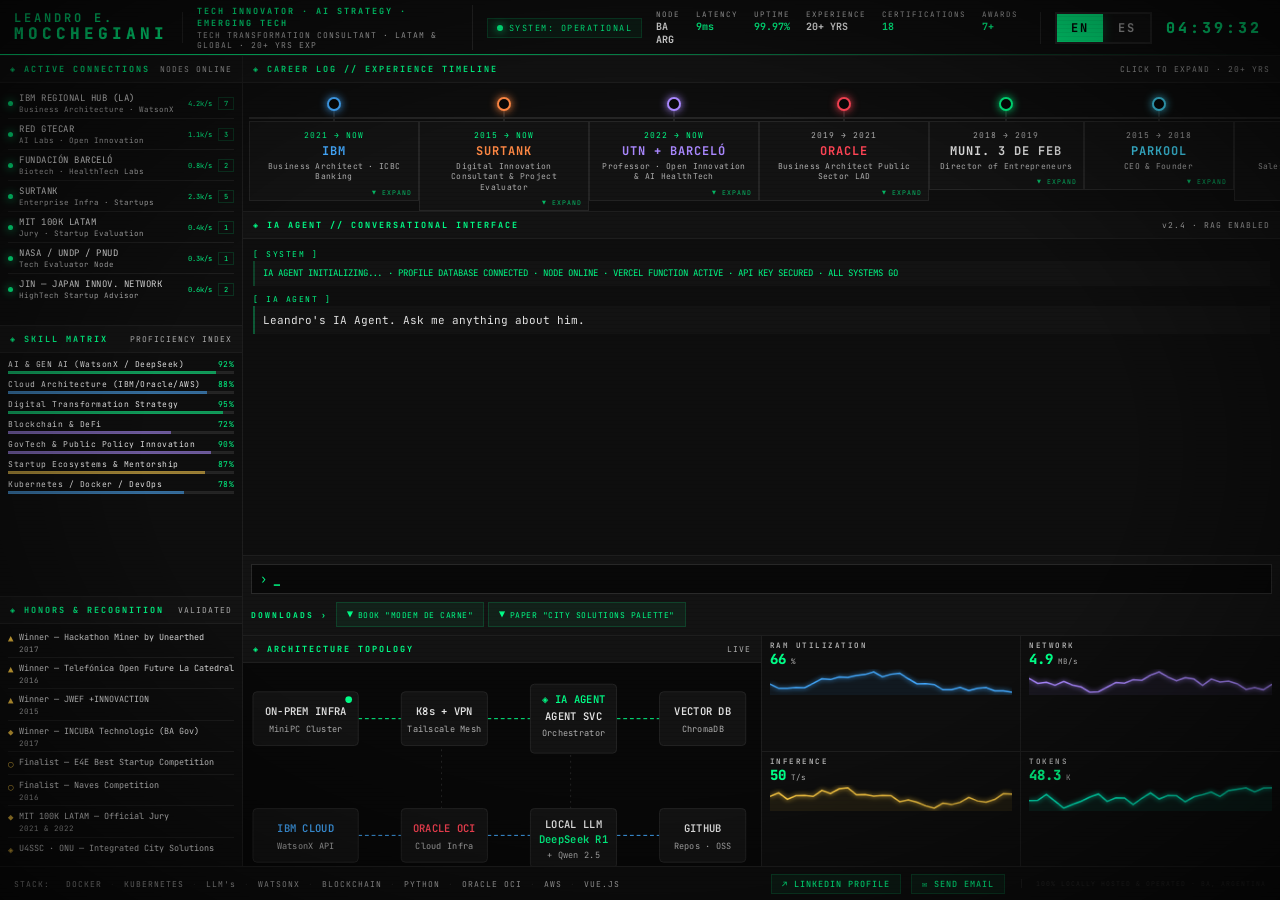
==== commit 8bf911a1: "Fix visible scrollbar + enlarged topology (bigger text, taller rects, 230px row)" ====
--- a/public/index.html
+++ b/public/index.html
@@ -97,11 +97,11 @@
 
 /* CAREER — horizontal timeline with expand indicator */
 .career-panel{display:flex;flex-direction:column;overflow:hidden;background:var(--bg2);border-bottom:1px solid var(--border);}
-.career-body{overflow-x:auto;overflow-y:hidden;padding:14px 0 6px 0;display:flex;scrollbar-color:var(--green) var(--bg);scrollbar-width:thin;}
-.career-body::-webkit-scrollbar{height:8px;}
-.career-body::-webkit-scrollbar-track{background:var(--bg);border-top:1px solid var(--border);}
-.career-body::-webkit-scrollbar-thumb{background:linear-gradient(90deg,var(--green),rgba(0,255,136,0.4));border-radius:4px;box-shadow:0 0 6px var(--gglow);}
-.career-body::-webkit-scrollbar-thumb:hover{background:var(--green);}
+.career-body{overflow-x:scroll;overflow-y:hidden;padding:14px 0 0 0;display:flex;scrollbar-color:var(--green) rgba(0,255,136,0.08);scrollbar-width:auto;}
+.career-body::-webkit-scrollbar{height:12px;-webkit-appearance:none;}
+.career-body::-webkit-scrollbar-track{background:rgba(0,255,136,0.06);border-top:1px solid var(--border2);border-bottom:1px solid var(--border2);}
+.career-body::-webkit-scrollbar-thumb{background:var(--green);border:2px solid var(--bg);border-radius:6px;box-shadow:0 0 10px var(--gglow),inset 0 0 4px rgba(255,255,255,0.25);}
+.career-body::-webkit-scrollbar-thumb:hover{background:#5fffb0;box-shadow:0 0 14px var(--green);}
 .career-track{display:flex;align-items:flex-start;gap:0;position:relative;padding-left:6px;padding-right:6px;}
 .career-track::before{content:'';position:absolute;top:20px;left:6px;right:6px;height:2px;background:var(--border2);}
 .tl-card{position:relative;display:flex;flex-direction:column;align-items:center;min-width:150px;max-width:170px;cursor:pointer;flex-shrink:0;}
@@ -171,17 +171,17 @@
 .qbtn .dl-ico{font-size:10px;}
 
 /* BOTTOM: topo + charts — smaller */
-.bot-row{display:grid;grid-template-columns:1fr 1fr;height:160px;overflow:hidden;}
+.bot-row{display:grid;grid-template-columns:1fr 1fr;height:230px;overflow:hidden;}
 .topo-panel{border-right:1px solid var(--border);display:flex;flex-direction:column;overflow:hidden;}
 .topo-body{flex:1;padding:4px 10px;display:flex;align-items:center;justify-content:center;}
 svg.topo{width:100%;height:100%;overflow:visible;}
 .t-node rect{fill:var(--bg3);stroke:var(--border2);stroke-width:1;transition:stroke .2s;}
 .t-node:hover rect{stroke:var(--green);}
-.t-node text{fill:var(--white);font-family:var(--font);font-size:7.5px;font-weight:500;}
-.t-node .tsub{fill:var(--gray);font-size:6.5px;}
-.t-node .tgrn{fill:var(--green);font-size:7px;}
-.t-node .tbl{fill:var(--blue);font-size:7px;}
-.t-node .trd{fill:var(--red);font-size:7px;}
+.t-node text{fill:var(--white);font-family:var(--font);font-size:11px;font-weight:600;letter-spacing:.3px;}
+.t-node .tsub{fill:var(--gray);font-size:9px;font-weight:400;}
+.t-node .tgrn{fill:var(--green);font-size:11px;}
+.t-node .tbl{fill:var(--blue);font-size:11px;}
+.t-node .trd{fill:var(--red);font-size:11px;}
 .t-edge{stroke:var(--border2);stroke-width:1;fill:none;}
 .t-edge.g{stroke:var(--green);stroke-dasharray:4 3;animation:tdash 1.8s linear infinite;}
 .t-edge.b{stroke:var(--blue);stroke-dasharray:4 3;animation:tdash 2.4s linear infinite;}
@@ -348,34 +348,34 @@
           <span class="panel-hdr-tag">LIVE</span>
         </div>
         <div class="topo-body">
-          <svg class="topo" viewBox="0 0 520 155">
-            <path class="t-edge g" d="M105,44 L155,44"/><path class="t-edge g" d="M240,44 L290,44"/><path class="t-edge g" d="M375,44 L425,44"/>
-            <path class="t-edge b" d="M105,118 L155,118"/><path class="t-edge b" d="M240,118 L290,118"/><path class="t-edge b" d="M375,118 L425,118"/>
-            <line class="t-edge" x1="197" y1="62" x2="197" y2="100" stroke-dasharray="2,3"/>
-            <line class="t-edge" x1="332" y1="62" x2="332" y2="100" stroke-dasharray="2,3"/>
+          <svg class="topo" viewBox="0 0 520 230" preserveAspectRatio="xMidYMid meet">
+            <path class="t-edge g" d="M110,54 L155,54"/><path class="t-edge g" d="M245,54 L290,54"/><path class="t-edge g" d="M380,54 L425,54"/>
+            <path class="t-edge b" d="M110,176 L155,176"/><path class="t-edge b" d="M245,176 L290,176"/><path class="t-edge b" d="M380,176 L425,176"/>
+            <line class="t-edge" x1="197" y1="80" x2="197" y2="150" stroke-dasharray="2,4"/>
+            <line class="t-edge" x1="332" y1="80" x2="332" y2="150" stroke-dasharray="2,4"/>
             <g class="t-node" data-tip="MiniPC Cluster running K8s locally in BA ARGENTINA.">
-              <rect x="0" y="24" width="105" height="40" rx="3"/><text x="52" y="40" text-anchor="middle">ON-PREM INFRA</text><text x="52" y="53" text-anchor="middle" class="tsub">MiniPC Cluster</text><circle cx="94" cy="30" r="3" fill="#00ff88"/>
+              <rect x="0" y="26" width="110" height="56" rx="4"/><text x="55" y="50" text-anchor="middle">ON-PREM INFRA</text><text x="55" y="68" text-anchor="middle" class="tsub">MiniPC Cluster</text><circle cx="100" cy="34" r="3.5" fill="#00ff88"/>
             </g>
             <g class="t-node" data-tip="Kubernetes + Tailscale VPN zero-trust mesh.">
-              <rect x="155" y="24" width="85" height="40" rx="3"/><text x="197" y="40" text-anchor="middle">K8s + VPN</text><text x="197" y="53" text-anchor="middle" class="tsub">Tailscale Mesh</text>
+              <rect x="155" y="26" width="90" height="56" rx="4"/><text x="200" y="50" text-anchor="middle">K8s + VPN</text><text x="200" y="68" text-anchor="middle" class="tsub">Tailscale Mesh</text>
             </g>
             <g class="t-node" data-tip="IA AGENT: orchestrator, RAG, profile inference.">
-              <rect x="290" y="18" width="85" height="50" rx="3" stroke="#00ff88" stroke-width="1.5"/><text x="332" y="34" text-anchor="middle" class="tgrn">◈ IA AGENT</text><text x="332" y="47" text-anchor="middle">AGENT SVC</text><text x="332" y="59" text-anchor="middle" class="tsub">Orchestrator</text>
+              <rect x="290" y="18" width="90" height="72" rx="4" stroke="#00ff88" stroke-width="1.5"/><text x="335" y="38" text-anchor="middle" class="tgrn">◈ IA AGENT</text><text x="335" y="55" text-anchor="middle">AGENT SVC</text><text x="335" y="72" text-anchor="middle" class="tsub">Orchestrator</text>
             </g>
             <g class="t-node" data-tip="Vector DB (ChromaDB) semantic search.">
-              <rect x="425" y="24" width="85" height="40" rx="3"/><text x="467" y="40" text-anchor="middle">VECTOR DB</text><text x="467" y="53" text-anchor="middle" class="tsub">ChromaDB</text>
+              <rect x="425" y="26" width="90" height="56" rx="4"/><text x="470" y="50" text-anchor="middle">VECTOR DB</text><text x="470" y="68" text-anchor="middle" class="tsub">ChromaDB</text>
             </g>
             <g class="t-node" data-tip="IBM Cloud + WatsonX API.">
-              <rect x="0" y="98" width="105" height="40" rx="3"/><text x="52" y="114" text-anchor="middle" class="tbl">IBM CLOUD</text><text x="52" y="127" text-anchor="middle" class="tsub">WatsonX API</text>
+              <rect x="0" y="148" width="110" height="56" rx="4"/><text x="55" y="172" text-anchor="middle" class="tbl">IBM CLOUD</text><text x="55" y="190" text-anchor="middle" class="tsub">WatsonX API</text>
             </g>
             <g class="t-node" data-tip="Oracle Cloud Infrastructure.">
-              <rect x="155" y="98" width="85" height="40" rx="3"/><text x="197" y="114" text-anchor="middle" class="trd">ORACLE OCI</text><text x="197" y="127" text-anchor="middle" class="tsub">Cloud Infra</text>
+              <rect x="155" y="148" width="90" height="56" rx="4"/><text x="200" y="172" text-anchor="middle" class="trd">ORACLE OCI</text><text x="200" y="190" text-anchor="middle" class="tsub">Cloud Infra</text>
             </g>
             <g class="t-node" data-tip="Local LLM DeepSeek R1 + Qwen 2.5.">
-              <rect x="290" y="98" width="85" height="40" rx="3"/><text x="332" y="111" text-anchor="middle">LOCAL LLM</text><text x="332" y="123" text-anchor="middle" class="tgrn">DeepSeek R1</text><text x="332" y="134" text-anchor="middle" class="tsub">+ Qwen 2.5</text>
+              <rect x="290" y="148" width="90" height="62" rx="4"/><text x="335" y="168" text-anchor="middle">LOCAL LLM</text><text x="335" y="184" text-anchor="middle" class="tgrn">DeepSeek R1</text><text x="335" y="200" text-anchor="middle" class="tsub">+ Qwen 2.5</text>
             </g>
             <g class="t-node" data-tip="GitHub · Repos · OSS.">
-              <rect x="425" y="98" width="85" height="40" rx="3"/><text x="467" y="114" text-anchor="middle">GITHUB</text><text x="467" y="127" text-anchor="middle" class="tsub">Repos · OSS</text>
+              <rect x="425" y="148" width="90" height="56" rx="4"/><text x="470" y="172" text-anchor="middle">GITHUB</text><text x="470" y="190" text-anchor="middle" class="tsub">Repos · OSS</text>
             </g>
           </svg>
         </div>
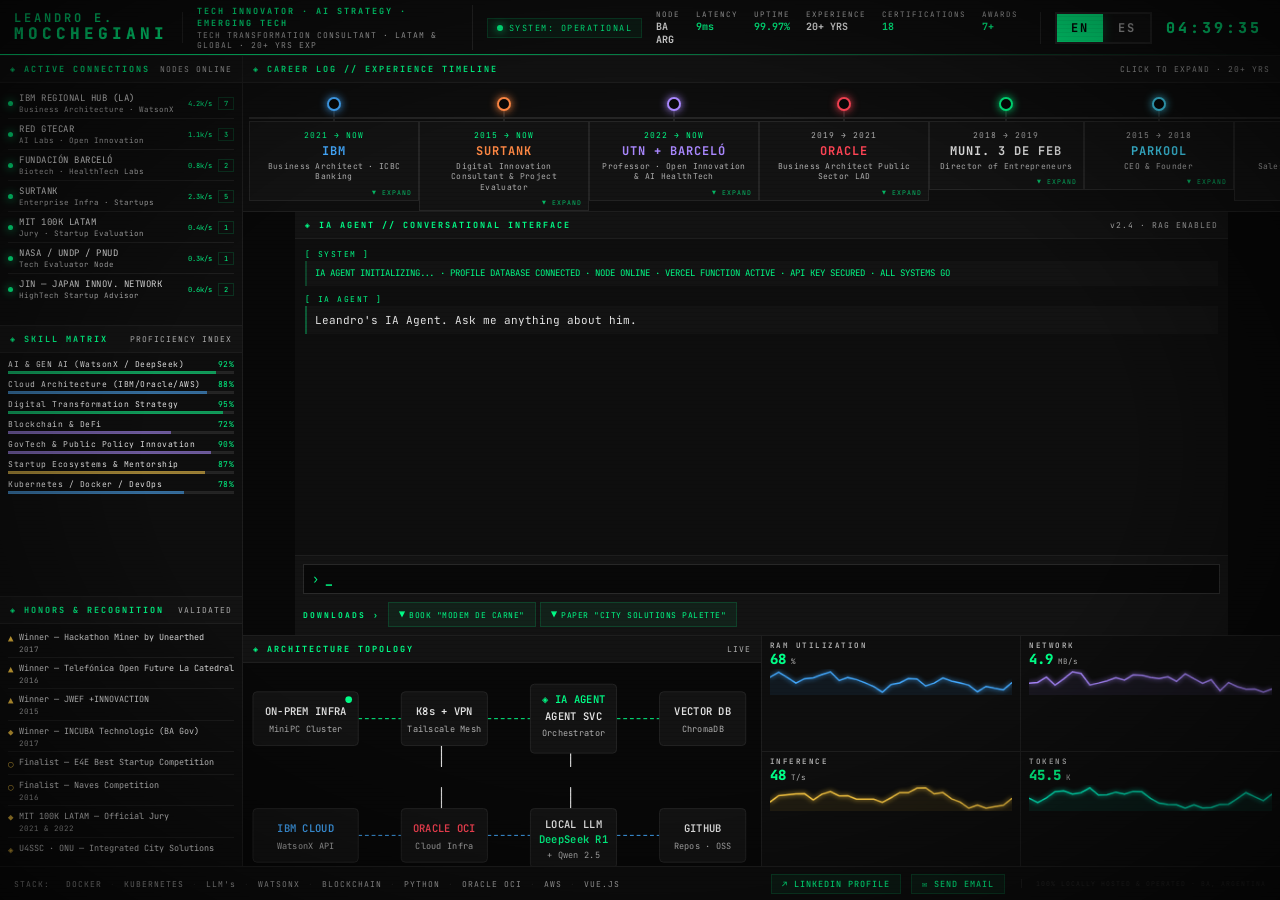
==== commit 53a4ce41: "Chat 90% width, mobile lang-toggle right-aligned, white dotted vertical connectors (2 dashes)" ====
--- a/public/index.html
+++ b/public/index.html
@@ -133,8 +133,8 @@
 .tl-card.open .tl-card-box{border-color:var(--green);background:var(--bg4);}
 
 /* CHAT — narrower, centered */
-.chat-section{display:flex;flex-direction:column;overflow:hidden;border-bottom:1px solid var(--border);align-items:stretch;}
-.chat-inner{display:flex;flex-direction:column;overflow:hidden;flex:1;width:100%;background:var(--bg2);}
+.chat-section{display:flex;flex-direction:column;overflow:hidden;border-bottom:1px solid var(--border);align-items:center;}
+.chat-inner{display:flex;flex-direction:column;overflow:hidden;flex:1;width:90%;max-width:none;margin:0 auto;background:var(--bg2);}
 .chat-log{flex:1;overflow-y:auto;padding:10px;display:flex;flex-direction:column;gap:8px;min-height:100px;}
 .chat-log::-webkit-scrollbar{width:3px;}
 .chat-log::-webkit-scrollbar-thumb{background:var(--gray2);}
@@ -185,6 +185,7 @@
 .t-edge{stroke:var(--border2);stroke-width:1;fill:none;}
 .t-edge.g{stroke:var(--green);stroke-dasharray:4 3;animation:tdash 1.8s linear infinite;}
 .t-edge.b{stroke:var(--blue);stroke-dasharray:4 3;animation:tdash 2.4s linear infinite;}
+.t-edge-v{stroke:#fff;stroke-width:1.2;fill:none;stroke-dasharray:22 22;stroke-linecap:round;opacity:.85;}
 @keyframes tdash{from{stroke-dashoffset:0}to{stroke-dashoffset:-28}}
 
 .charts-grid{display:grid;grid-template-columns:1fr 1fr;grid-template-rows:1fr 1fr;gap:1px;background:var(--border);}
@@ -220,7 +221,8 @@
   .h-badge,.lang-toggle{font-size:10px;}
   .lang-btn{padding:5px 10px;font-size:10px;}
   .h-metrics{display:grid;grid-template-columns:repeat(3,1fr);gap:6px;width:100%;margin-left:0;margin-top:4px;}
-  .h-right{border-left:none;padding-left:0;}
+  .h-right{border-left:none;padding-left:0;margin-left:auto;order:99;}
+  .chat-inner{width:100%;}
   .h-clock{font-size:12px;min-width:auto;}
   .main{display:flex;flex-direction:column;overflow:visible;}
   .left{border-right:none;border-bottom:1px solid var(--border);max-width:none;width:auto;}
@@ -351,8 +353,8 @@
           <svg class="topo" viewBox="0 0 520 230" preserveAspectRatio="xMidYMid meet">
             <path class="t-edge g" d="M110,54 L155,54"/><path class="t-edge g" d="M245,54 L290,54"/><path class="t-edge g" d="M380,54 L425,54"/>
             <path class="t-edge b" d="M110,176 L155,176"/><path class="t-edge b" d="M245,176 L290,176"/><path class="t-edge b" d="M380,176 L425,176"/>
-            <line class="t-edge" x1="197" y1="80" x2="197" y2="150" stroke-dasharray="2,4"/>
-            <line class="t-edge" x1="332" y1="80" x2="332" y2="150" stroke-dasharray="2,4"/>
+            <line class="t-edge-v" x1="197" y1="82" x2="197" y2="148"/>
+            <line class="t-edge-v" x1="332" y1="82" x2="332" y2="148"/>
             <g class="t-node" data-tip="MiniPC Cluster running K8s locally in BA ARGENTINA.">
               <rect x="0" y="26" width="110" height="56" rx="4"/><text x="55" y="50" text-anchor="middle">ON-PREM INFRA</text><text x="55" y="68" text-anchor="middle" class="tsub">MiniPC Cluster</text><circle cx="100" cy="34" r="3.5" fill="#00ff88"/>
             </g>
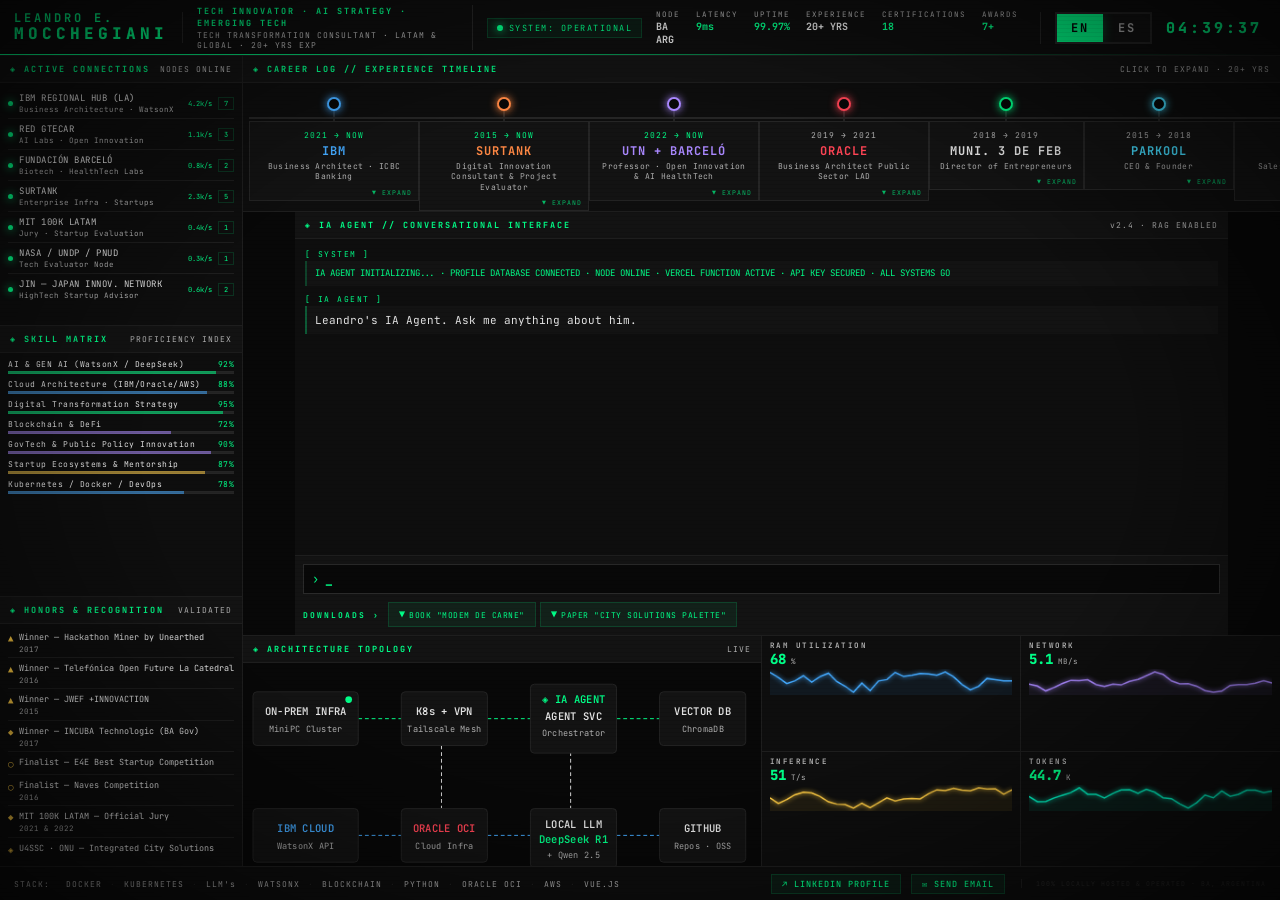
==== commit b2f26fba: "Inject current date in chat system prompt; fix mobile tap on footer links; match dash size on vertic" ====
--- a/public/index.html
+++ b/public/index.html
@@ -185,7 +185,7 @@
 .t-edge{stroke:var(--border2);stroke-width:1;fill:none;}
 .t-edge.g{stroke:var(--green);stroke-dasharray:4 3;animation:tdash 1.8s linear infinite;}
 .t-edge.b{stroke:var(--blue);stroke-dasharray:4 3;animation:tdash 2.4s linear infinite;}
-.t-edge-v{stroke:#fff;stroke-width:1.2;fill:none;stroke-dasharray:22 22;stroke-linecap:round;opacity:.85;}
+.t-edge-v{stroke:#fff;stroke-width:1;fill:none;stroke-dasharray:4 3;stroke-linecap:butt;opacity:.85;}
 @keyframes tdash{from{stroke-dashoffset:0}to{stroke-dashoffset:-28}}
 
 .charts-grid{display:grid;grid-template-columns:1fr 1fr;grid-template-rows:1fr 1fr;gap:1px;background:var(--border);}
@@ -202,7 +202,7 @@
 .f-tech:hover{color:var(--green);}
 .f-sep{color:var(--border2);}
 .f-links{display:flex;gap:10px;margin-left:auto;}
-.f-link{color:var(--green);text-decoration:none;letter-spacing:1px;font-size:8.5px;font-weight:500;border:1px solid var(--gdim);padding:3px 10px;transition:all .15s;background:var(--gglow);}
+.f-link{color:var(--green);text-decoration:none;letter-spacing:1px;font-size:8.5px;font-weight:500;border:1px solid var(--gdim);padding:3px 10px;transition:all .15s;background:var(--gglow);touch-action:manipulation;-webkit-tap-highlight-color:rgba(0,255,136,0.3);position:relative;z-index:10;cursor:pointer;}
 .f-link:hover{border-color:var(--green);color:var(--white);background:rgba(0,255,136,0.15);}
 .f-note{font-size:6.5px;color:var(--gray2);border-left:1px solid var(--border);padding-left:14px;}
 
@@ -235,6 +235,7 @@
   footer{flex-wrap:wrap;padding:8px 10px;gap:6px;height:auto;}
   .f-stack{flex-wrap:wrap;gap:4px;width:100%;}
   .f-links{margin-left:0;width:100%;justify-content:center;gap:8px;}
+  .f-link{padding:10px 16px;font-size:10px;min-height:44px;display:inline-flex;align-items:center;user-select:none;-webkit-user-select:none;}
   .f-note{border-left:none;padding-left:0;text-align:center;width:100%;}
   body::after,body::before{display:none;}
 }
@@ -408,7 +409,7 @@
     <span class="f-tech">VUE.JS</span>
   </div>
   <div class="f-links">
-    <a class="f-link" href="https://linkedin.com/in/leandromocchegiani" target="_blank">↗ LINKEDIN PROFILE</a>
+    <a class="f-link" href="https://linkedin.com/in/leandromocchegiani" target="_blank" rel="noopener">↗ LINKEDIN PROFILE</a>
     <a class="f-link" href="mailto:lmocchegiani@gmail.com">✉ SEND EMAIL</a>
   </div>
   <div class="f-note">100% LOCALLY HOSTED &amp; OPERATED · BA, ARGENTINA</div>
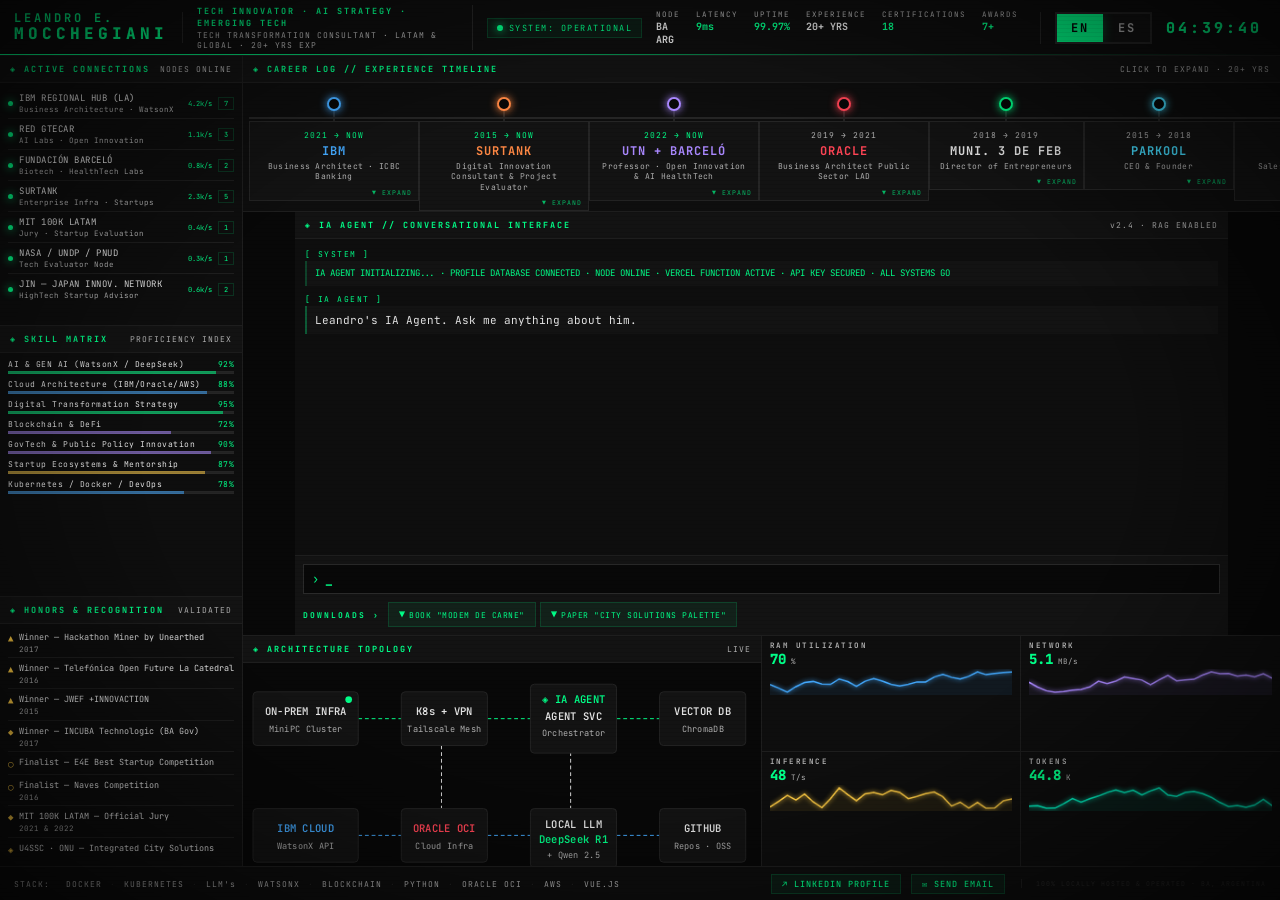
==== commit 6b380b47: "feat: integración landing modem-de-carne con tracking Vercel" ====
--- a/public/index.html
+++ b/public/index.html
@@ -336,7 +336,7 @@
           </div>
           <div class="qbtns">
             <span class="qbtns-label" data-i18n="downloads_label">DOWNLOADS ›</span>
-            <a class="qbtn" href="/downloads/modem-de-carne.pdf" target="_blank" download><span class="dl-ico">▼</span> <span data-i18n="dl_book">BOOK "MODEM DE CARNE"</span></a>
+            <a class="qbtn" href="/modemdecarne/" target="_blank"><span class="dl-ico">▼</span> <span data-i18n="dl_book">BOOK "MODEM DE CARNE"</span></a>
             <a class="qbtn" href="/downloads/city-solutions-palette.pdf" target="_blank" download><span class="dl-ico">▼</span> <span data-i18n="dl_paper">PAPER "CITY SOLUTIONS PALETTE"</span></a>
           </div>
         </div>
